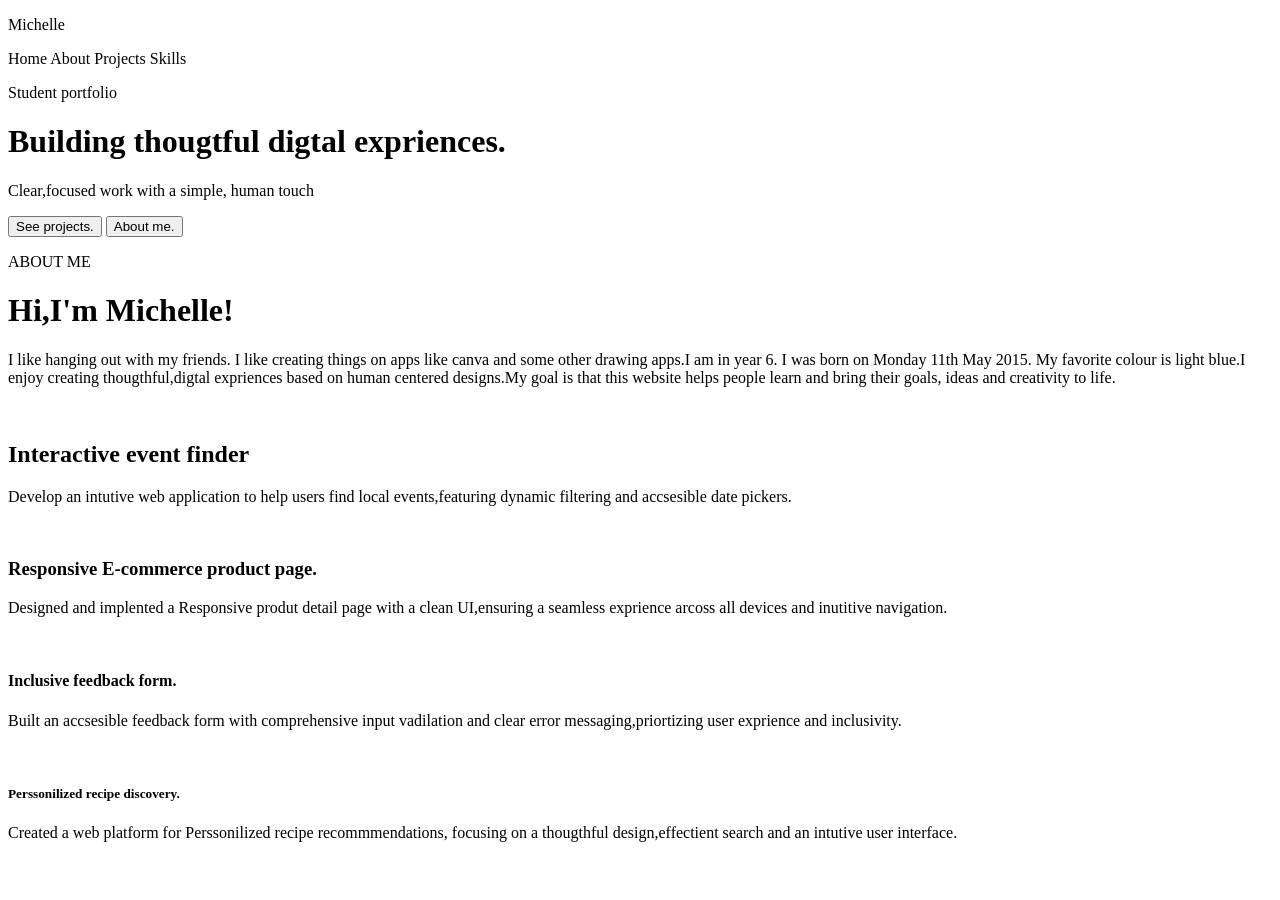
==== personal-website/index.html @ d06c5cbc "added the project section" ====
<!DOCTYPE html>
<html lang="en">

<head>
    <meta charset="UTF-8">
    <meta name="viewport" content="width=<device-width>, initial-scale=1.0">
    <title>Document</title>
</head>

<body>
    <!--NAVIGATION SECTION-->

    <div>
        <div>
            <p>Michelle</p>
        </div>
        <div>
            <a>Home</a>
            <a>About</a>
            <a>Projects</a>
            <a>Skills</a>
        </div>
    </div>
    <div>
        <p> Student portfolio </p>
        <h1> Building thougtful digtal expriences. </h1>
        <p> Clear,focused work with a simple, human touch</p>
        <button>See projects.</button>
        <button>About me. </button>
    </div>
    <div>
        <p>
            ABOUT ME
        </p>
        <h1>
            Hi,I'm Michelle!
        </h1>
        <p>
            I like hanging out with my friends. I like creating things on apps like canva and some other drawing apps.I
            am in year 6. I was born on Monday 11th May 2015. My favorite colour is light blue.I enjoy creating
            thougthful,digtal expriences based on human centered designs.My goal is that this website helps people learn
            and bring their goals, ideas and creativity to life.


        </p>
    </div>
    <div>
        <div>
            <img>
            <h2>
                Interactive event finder
            </h2>
            <p>
                Develop an intutive web application to help users find local events,featuring dynamic filtering and
                accsesible date pickers.
            </p>
        </div>
        <div>
            <img>
            <h3>
                Responsive E-commerce product page.
            </h3>
            <p>
                Designed and implented a Responsive produt detail page with a clean UI,ensuring a seamless exprience
                arcoss
                all devices and inutitive navigation.
            </p>
        </div>
        <div>
            <img>
            <h4>
                Inclusive feedback form.
            </h4>
            <p>
                Built an accsesible feedback form with comprehensive input vadilation and clear error
                messaging,priortizing user exprience and inclusivity.
            </p>
        </div>
        <div>
            <img>
            <h5>
                Perssonilized recipe discovery.
            </h5>
            <p>
                Created a web platform for Perssonilized recipe recommmendations, focusing on a thougthful
                design,effectient search and an intutive user interface.
            </p>
        </div>

    </div>

</body>

</html>
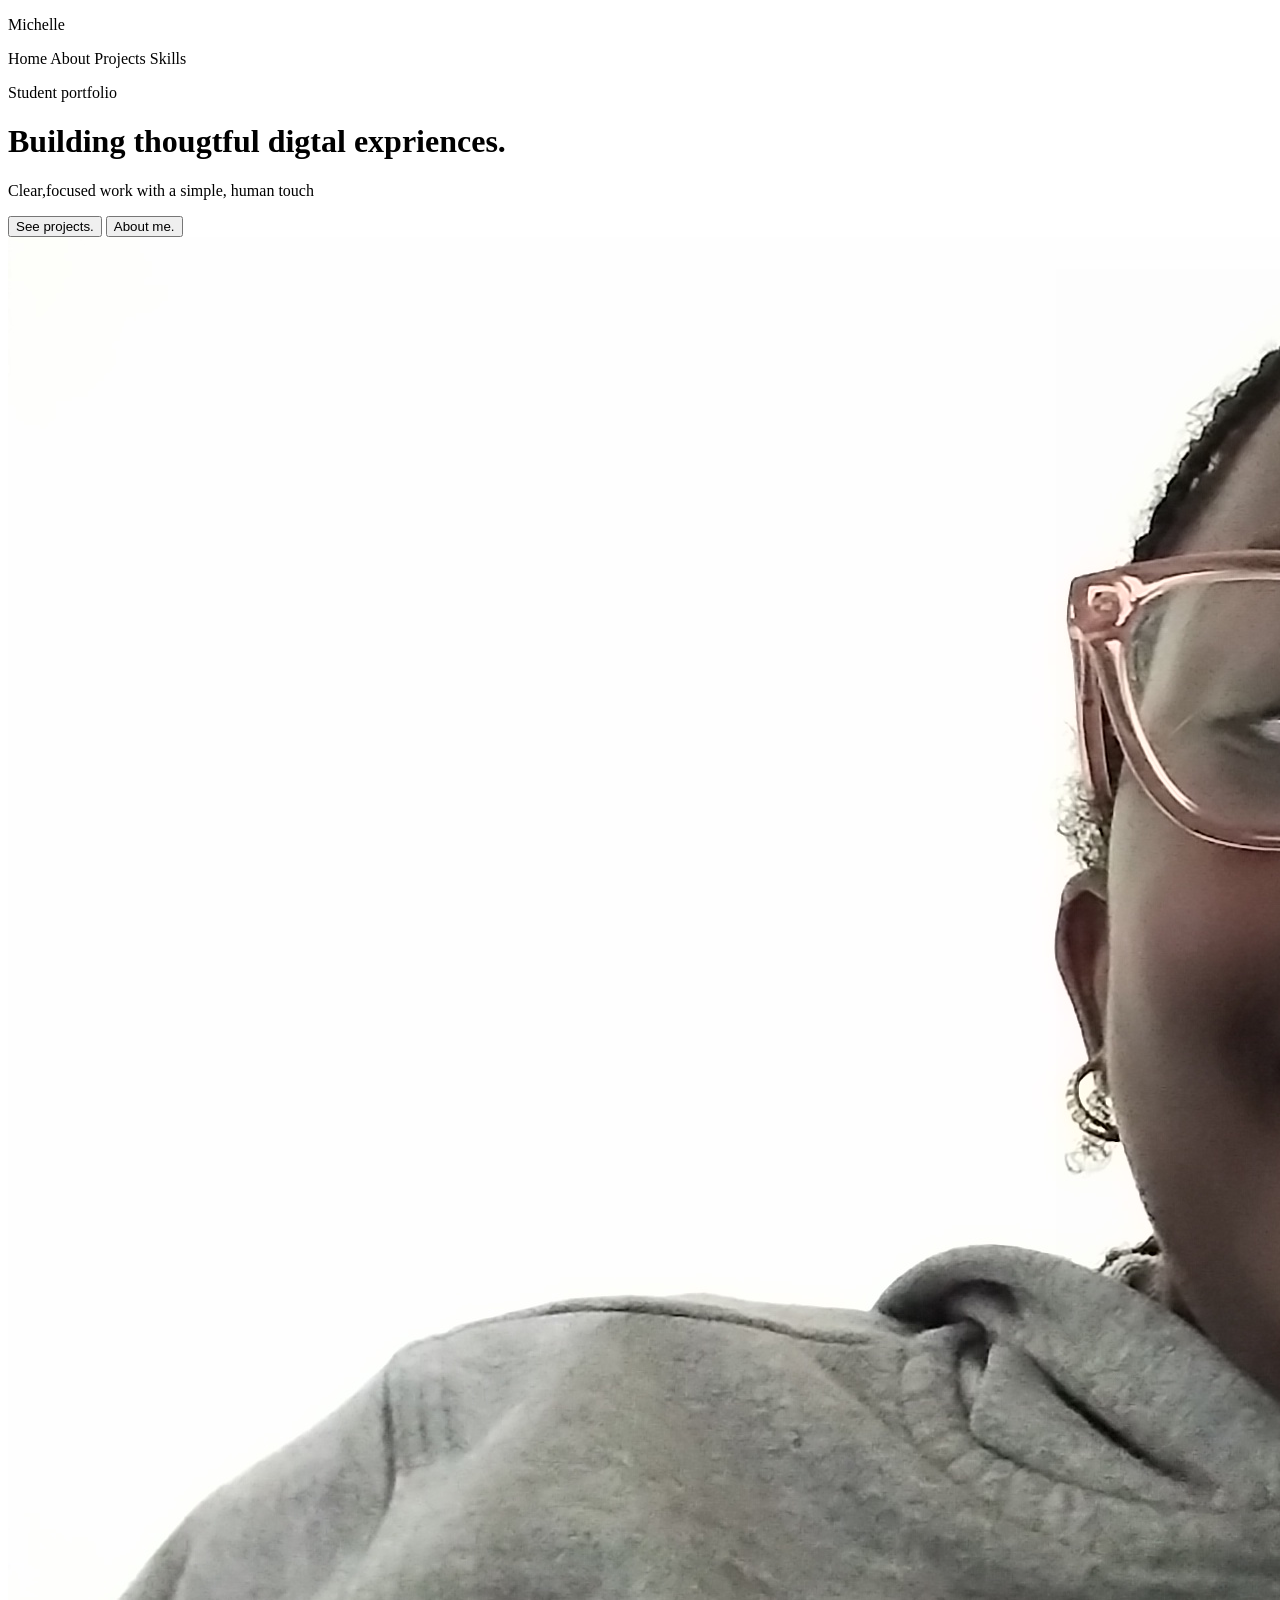
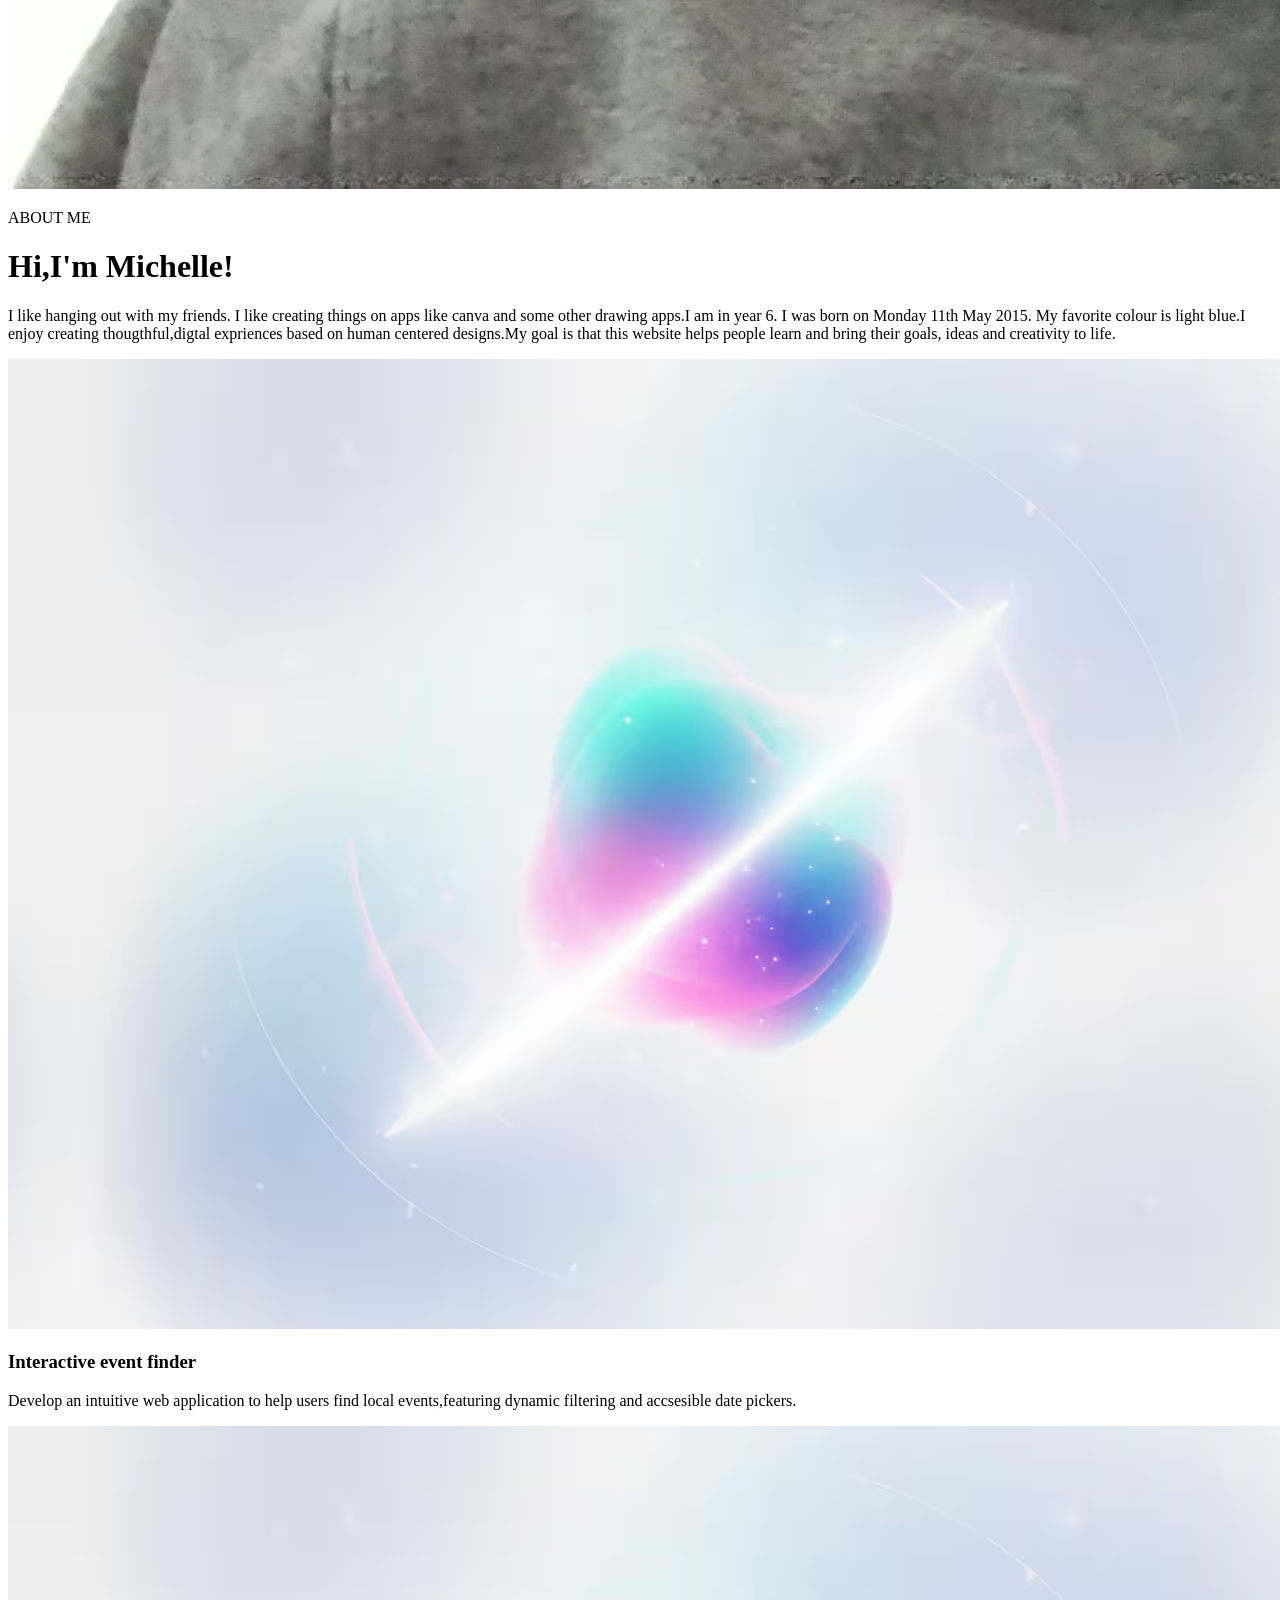
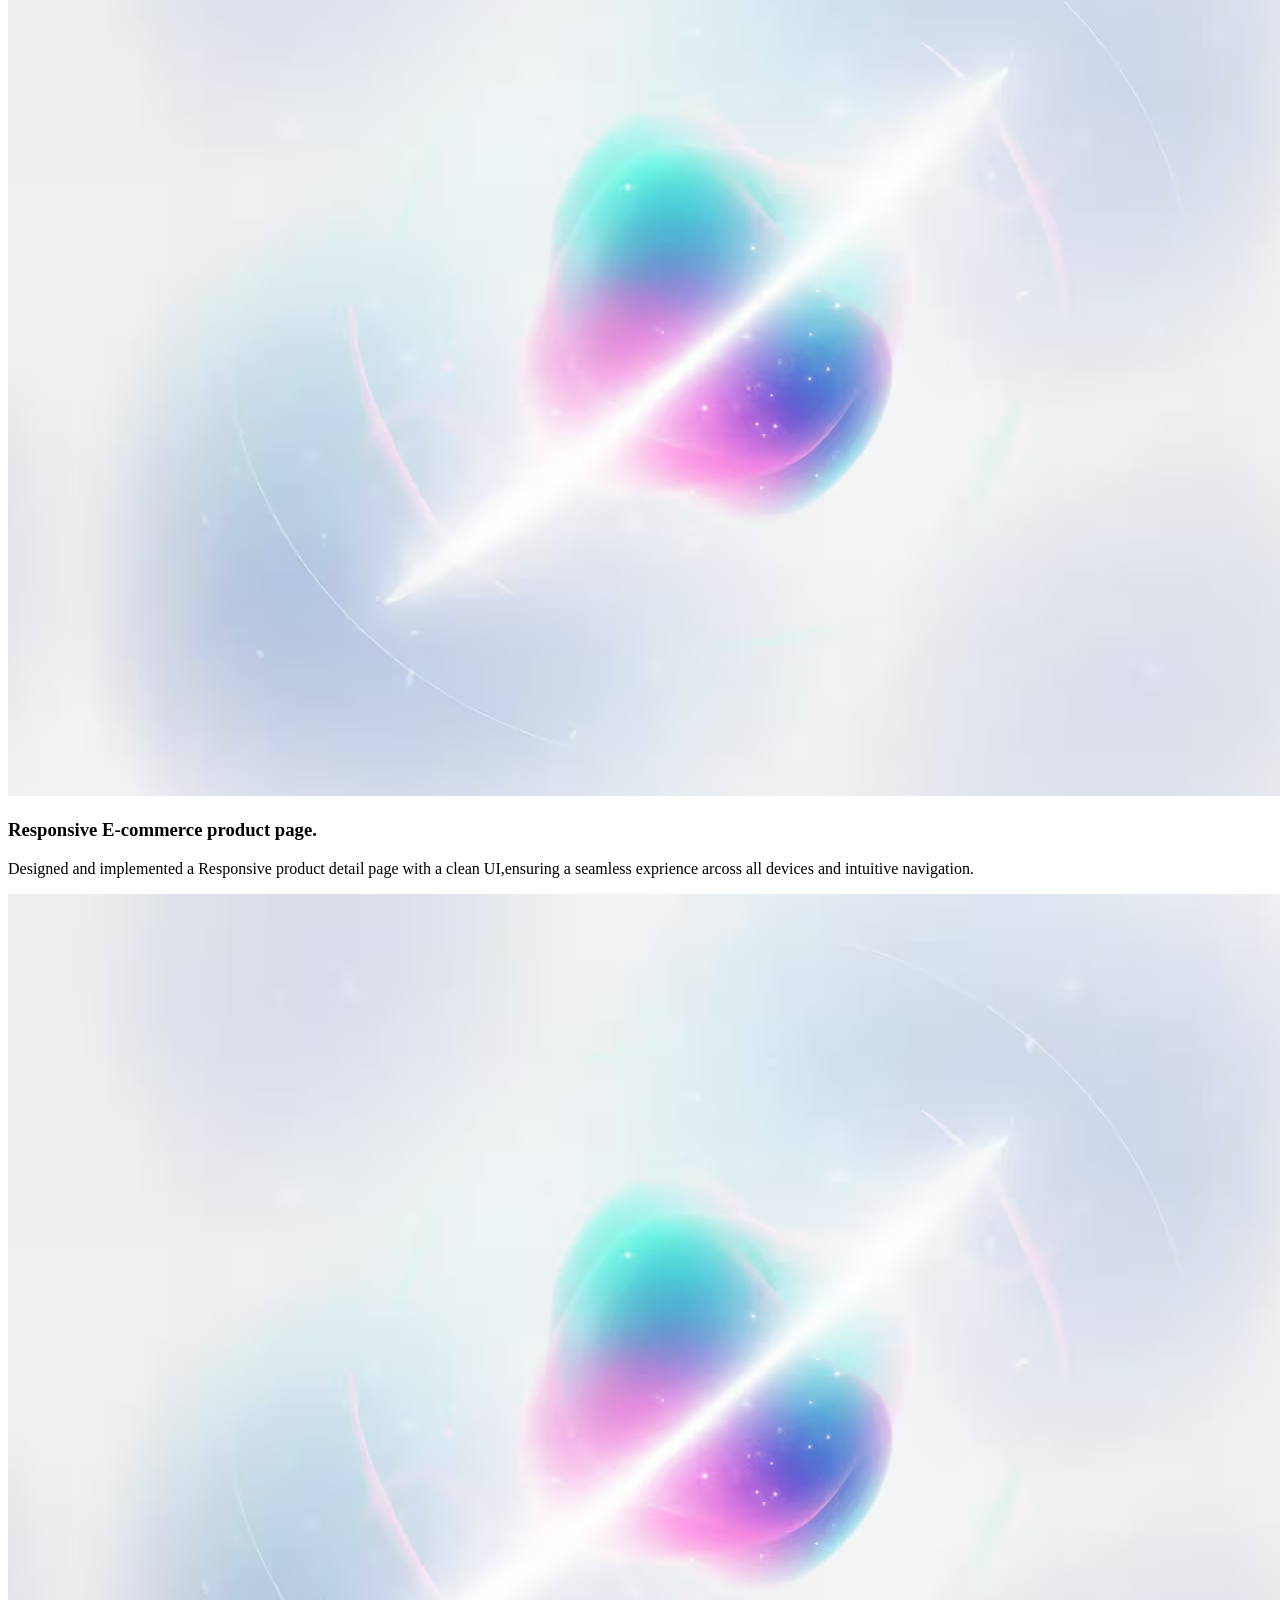
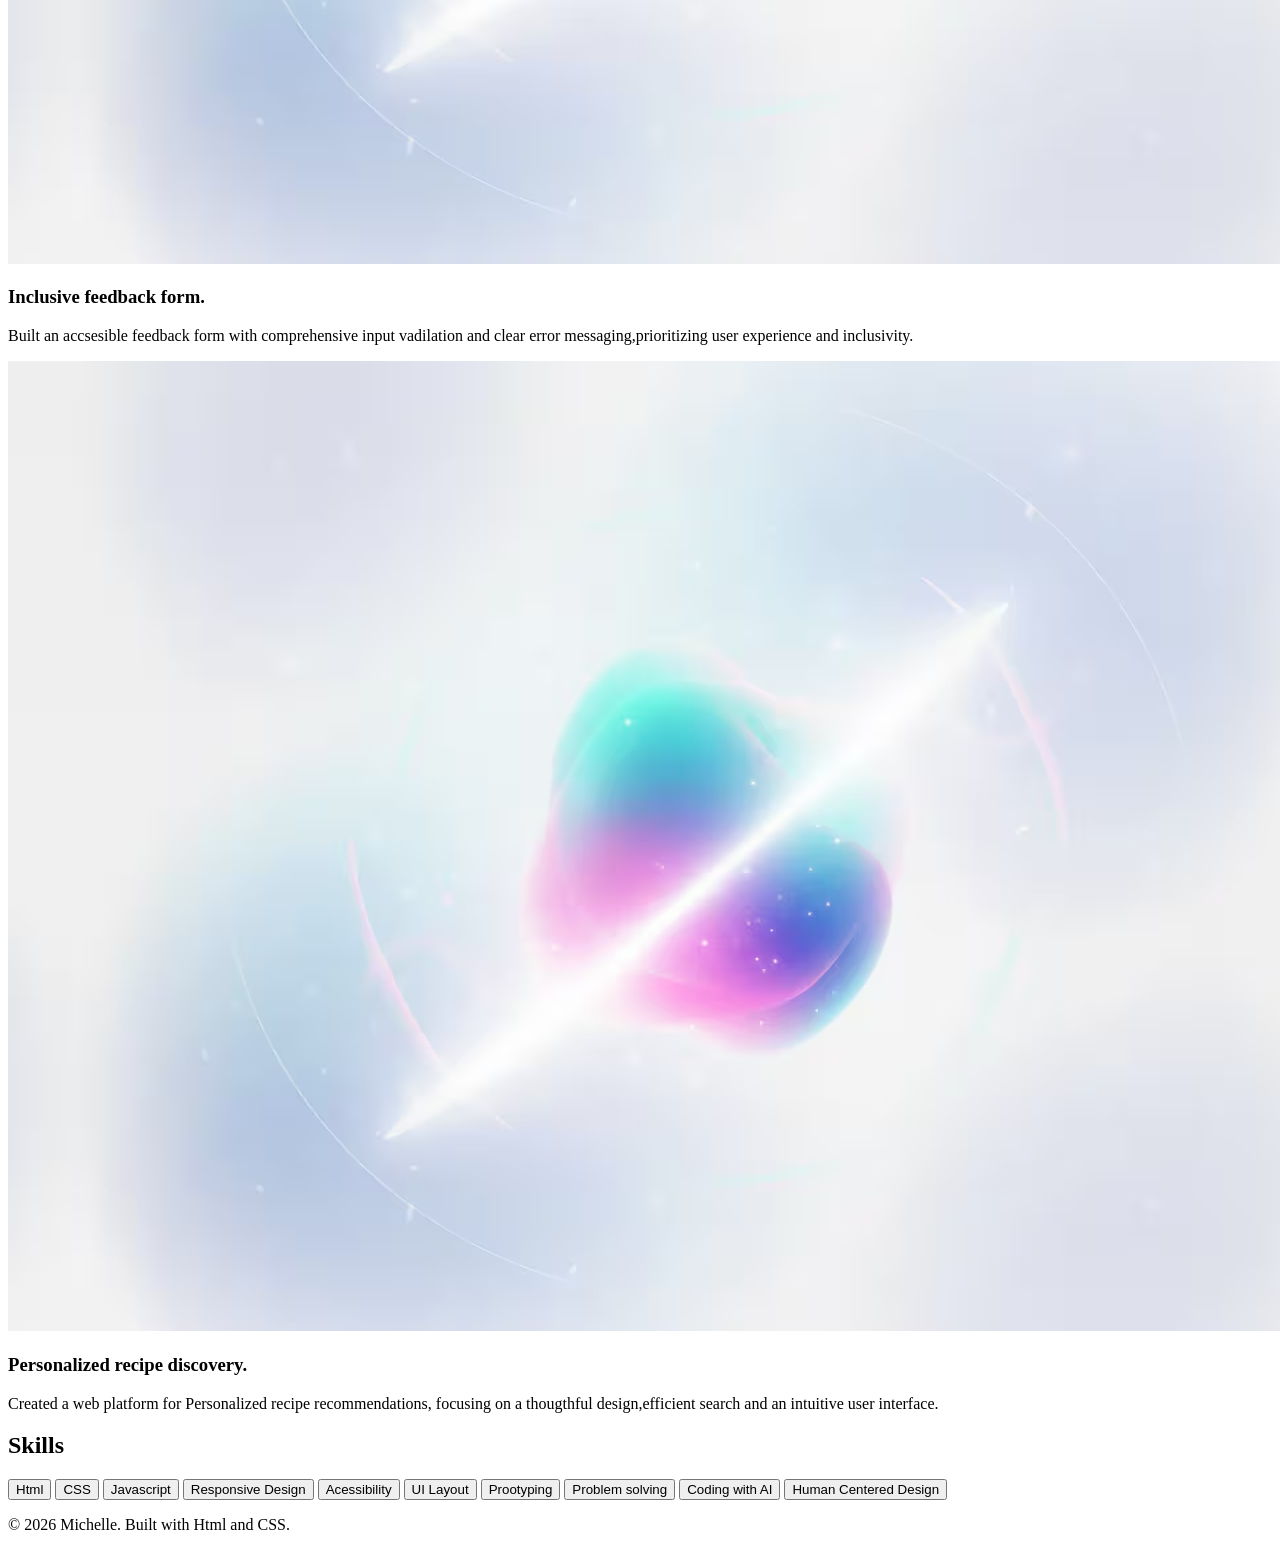
==== commit b6dac5d1: "added images and skill section" ====
--- a/personal-website/index.html
+++ b/personal-website/index.html
@@ -29,66 +29,97 @@
         <button>About me. </button>
     </div>
     <div>
-        <p>
-            ABOUT ME
-        </p>
-        <h1>
-            Hi,I'm Michelle!
-        </h1>
-        <p>
-            I like hanging out with my friends. I like creating things on apps like canva and some other drawing apps.I
-            am in year 6. I was born on Monday 11th May 2015. My favorite colour is light blue.I enjoy creating
-            thougthful,digtal expriences based on human centered designs.My goal is that this website helps people learn
-            and bring their goals, ideas and creativity to life.
+        <div>
+            <img src="./images/MICHELLE.jpg" alt="">
+        </div>
+        <div>
+            <p>
+                ABOUT ME
+            </p>
+            <h1>
+                Hi,I'm Michelle!
+            </h1>
+            <p>
+                I like hanging out with my friends. I like creating things on apps like canva and some other drawing
+                apps.I
+                am in year 6. I was born on Monday 11th May 2015. My favorite colour is light blue.I enjoy creating
+                thougthful,digtal expriences based on human centered designs.My goal is that this website helps people
+                learn
+                and bring their goals, ideas and creativity to life.
 
 
-        </p>
+            </p>
+        </div>
+
     </div>
     <div>
         <div>
-            <img>
-            <h2>
+            <img src="./images/placeholder.avif" alt="">
+            <h3>
                 Interactive event finder
-            </h2>
+            </h3>
             <p>
-                Develop an intutive web application to help users find local events,featuring dynamic filtering and
+                Develop an intuitive web application to help users find local events,featuring dynamic filtering and
                 accsesible date pickers.
             </p>
         </div>
         <div>
-            <img>
+
+            <img src="./images/placeholder.avif" alt="">
             <h3>
                 Responsive E-commerce product page.
             </h3>
             <p>
-                Designed and implented a Responsive produt detail page with a clean UI,ensuring a seamless exprience
+                Designed and implemented a Responsive product detail page with a clean UI,ensuring a seamless exprience
                 arcoss
-                all devices and inutitive navigation.
+                all devices and intuitive navigation.
             </p>
         </div>
         <div>
-            <img>
-            <h4>
+            <img src="./images/placeholder.avif" alt="">
+            <h3>
                 Inclusive feedback form.
-            </h4>
+            </h3>
             <p>
                 Built an accsesible feedback form with comprehensive input vadilation and clear error
-                messaging,priortizing user exprience and inclusivity.
+                messaging,prioritizing user experience and inclusivity.
             </p>
         </div>
         <div>
-            <img>
-            <h5>
-                Perssonilized recipe discovery.
-            </h5>
+            <img src="./images/placeholder.avif" alt="">
+            <h3>
+                Personalized recipe discovery.
+            </h3>
             <p>
-                Created a web platform for Perssonilized recipe recommmendations, focusing on a thougthful
-                design,effectient search and an intutive user interface.
+                Created a web platform for Personalized recipe recommendations, focusing on a thougthful
+                design,efficient search and an intuitive user interface.
             </p>
         </div>
 
     </div>
+    <div>
+        <h2>Skills</h2>
+        <button>Html</button>
+        <button>CSS</button>
+        <button>Javascript</button>
+        <button>Responsive Design</button>
+        <button>Acessibility</button>
+        <button>UI Layout</button>
+        <button>Prootyping</button>
+        <button>Problem solving</button>
+        <button>Coding with AI</button>
+        <button>Human Centered Design</button>
+
+
+
+
+    </div>
+    <div>
+        <p>
+            &copy; 2026 Michelle. Built with Html and CSS.
+    </div>
 
 </body>
 
+
 </html>
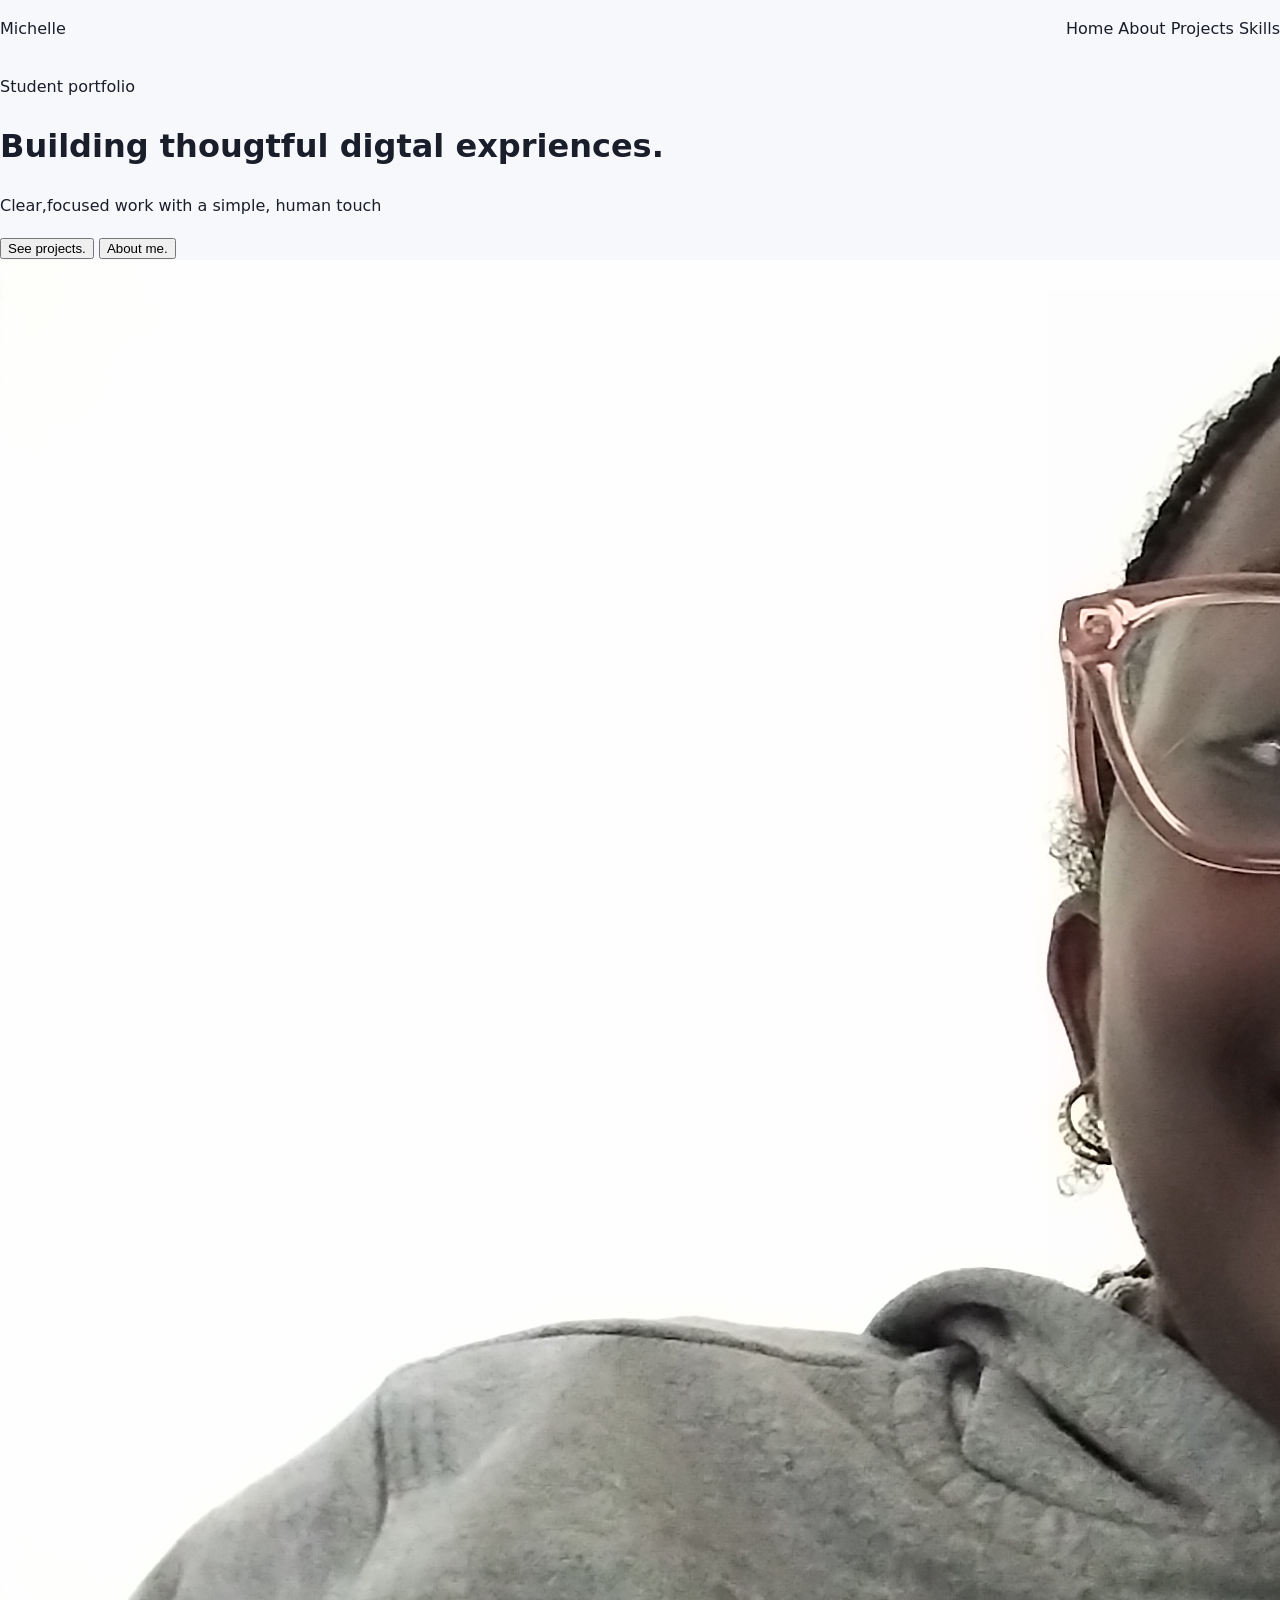
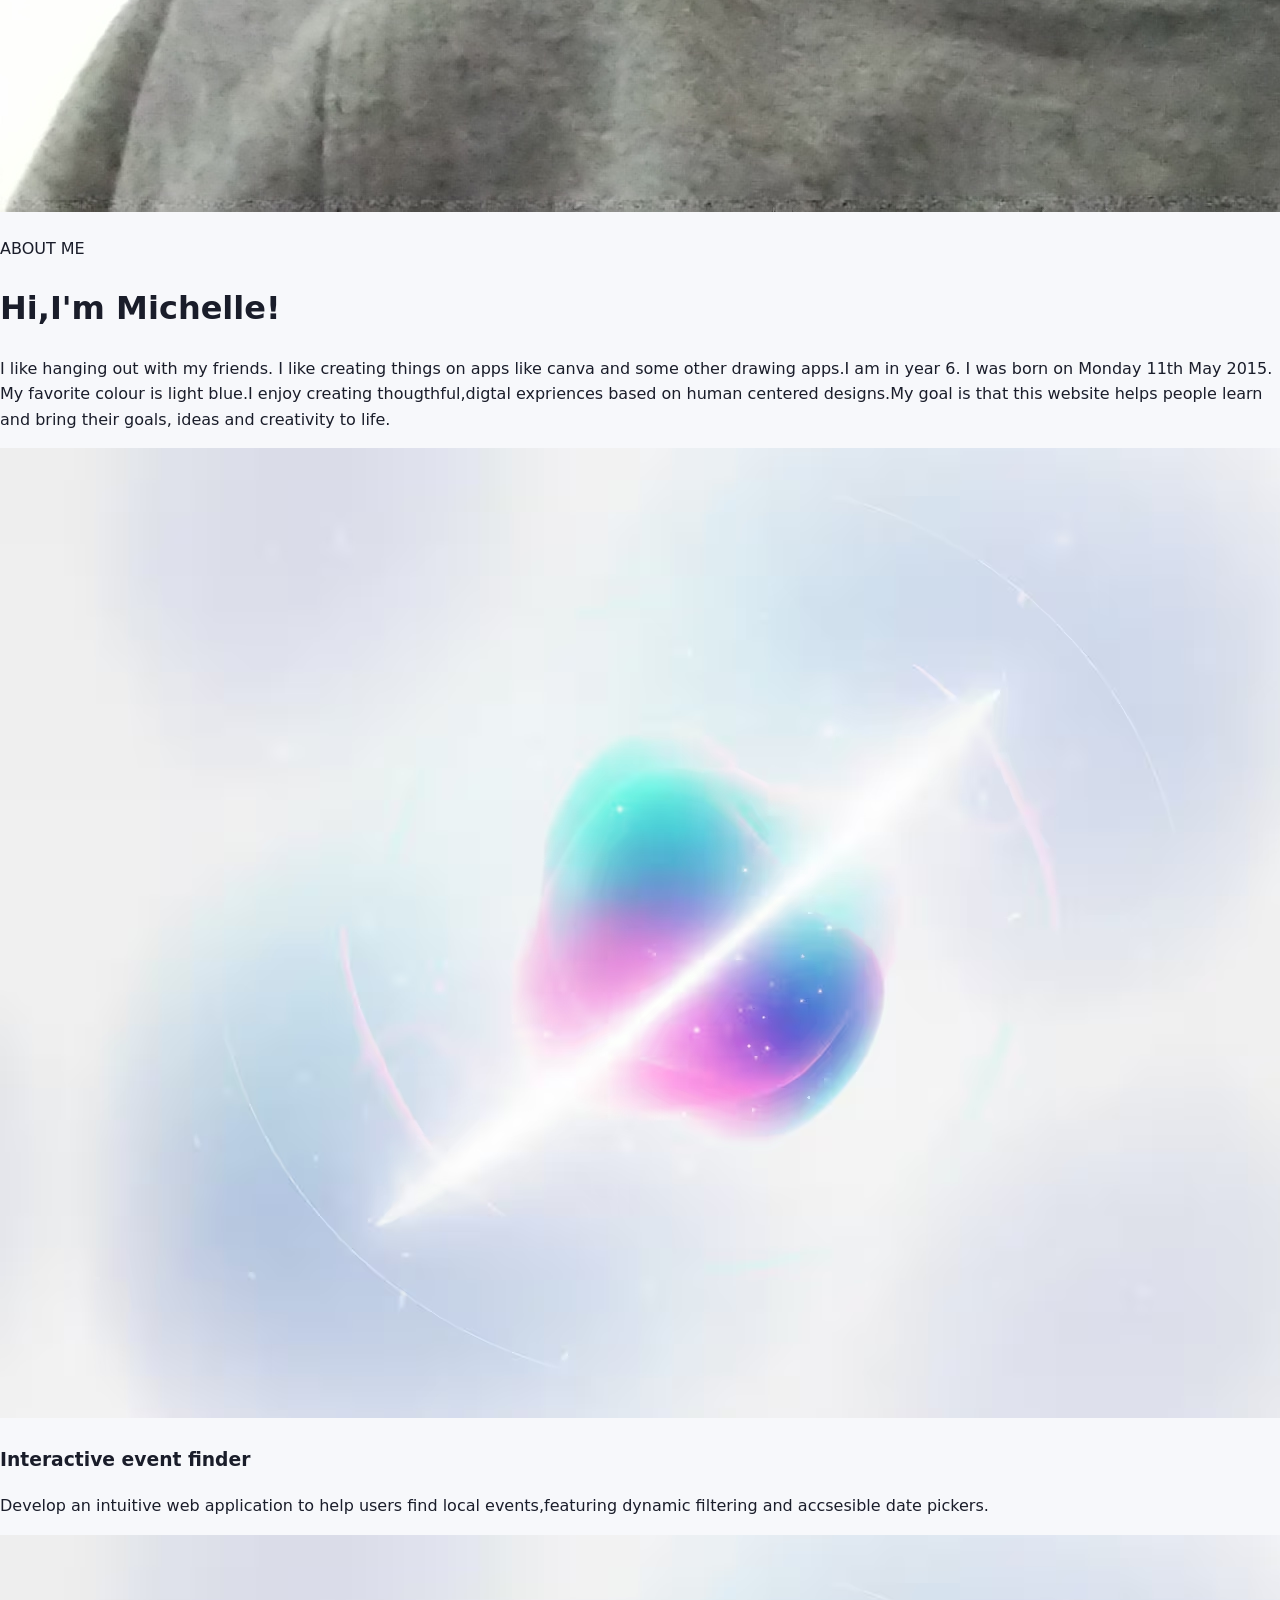
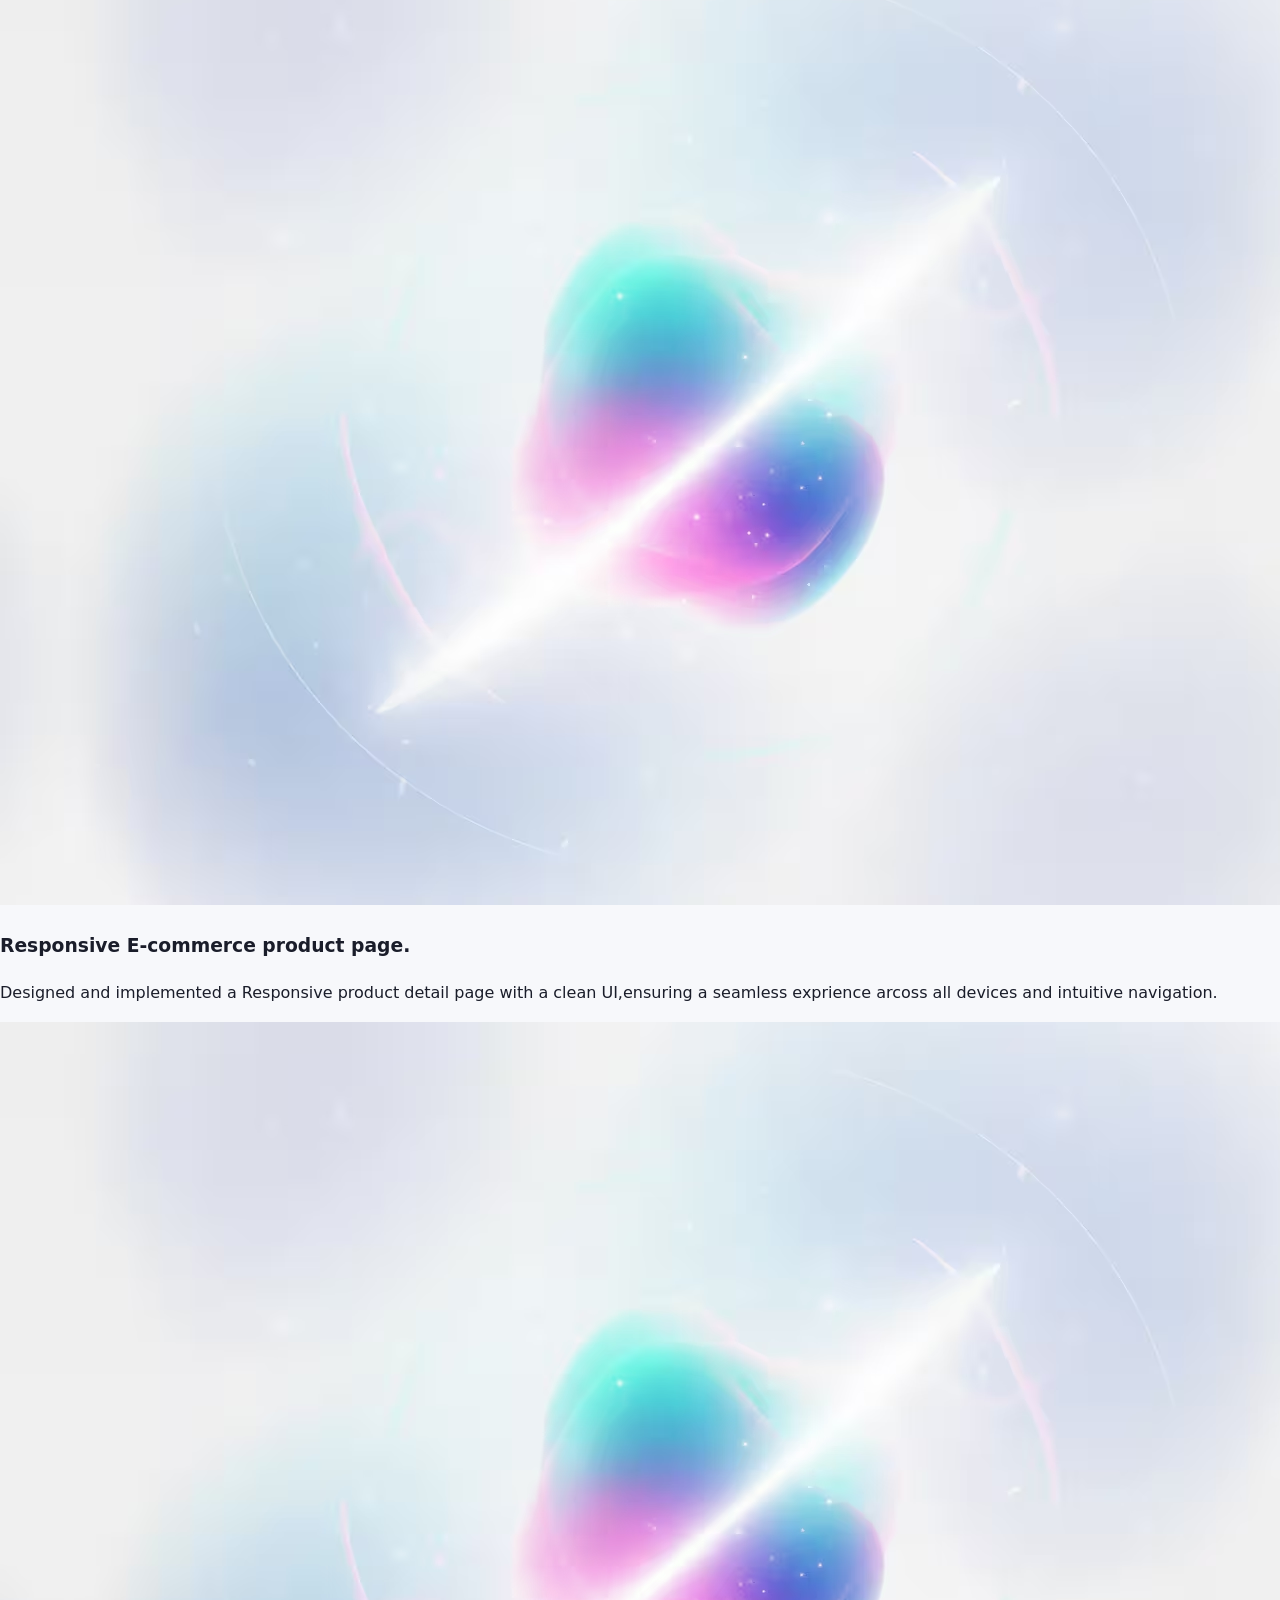
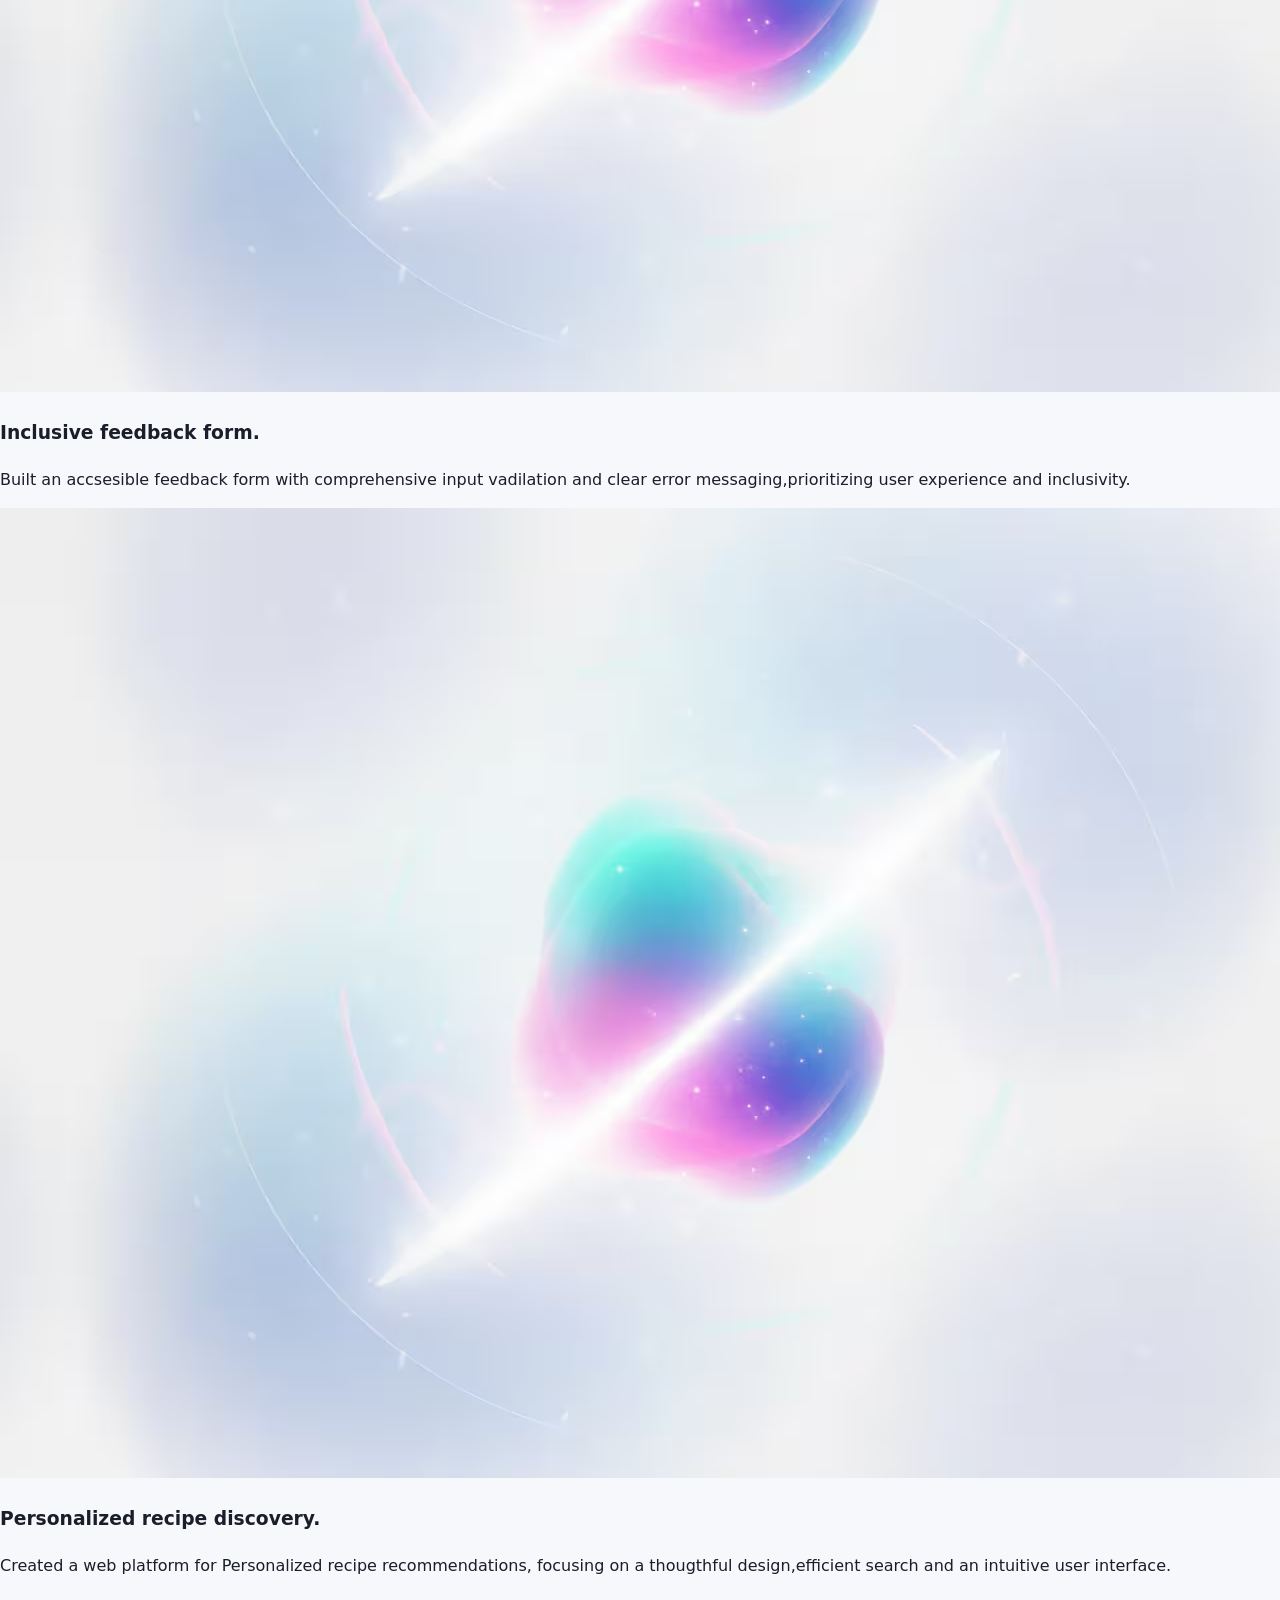
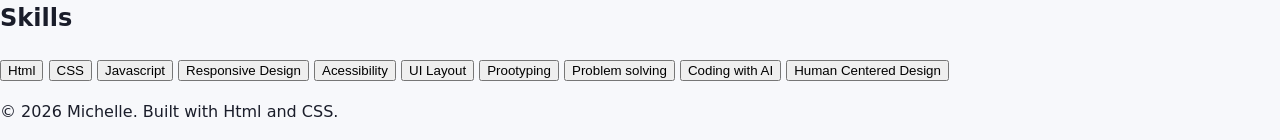
==== commit 58b30cd0: "added navigation and style.CSS" ====
--- a/personal-website/index.html
+++ b/personal-website/index.html
@@ -5,12 +5,13 @@
     <meta charset="UTF-8">
     <meta name="viewport" content="width=<device-width>, initial-scale=1.0">
     <title>Document</title>
+     <link rel="stylesheet" href="style.css">
 </head>
 
 <body>
     <!--NAVIGATION SECTION-->
 
-    <div>
+    <div class="navbar">
         <div>
             <p>Michelle</p>
         </div>
--- a/personal-website/style.css
+++ b/personal-website/style.css
@@ -0,0 +1,13 @@
+body {
+    font-family: system-ui, -apple-system, "Segoe UI", Roboto, sans-serif;
+    color: rgb(26, 29, 42);
+    line-height: 1.6;
+    margin: 0px;
+    background: rgb(247, 248, 251);
+}
+
+.navbar{
+    display: flex ;
+    justify-content: space-between;
+    align-items: center;
+}
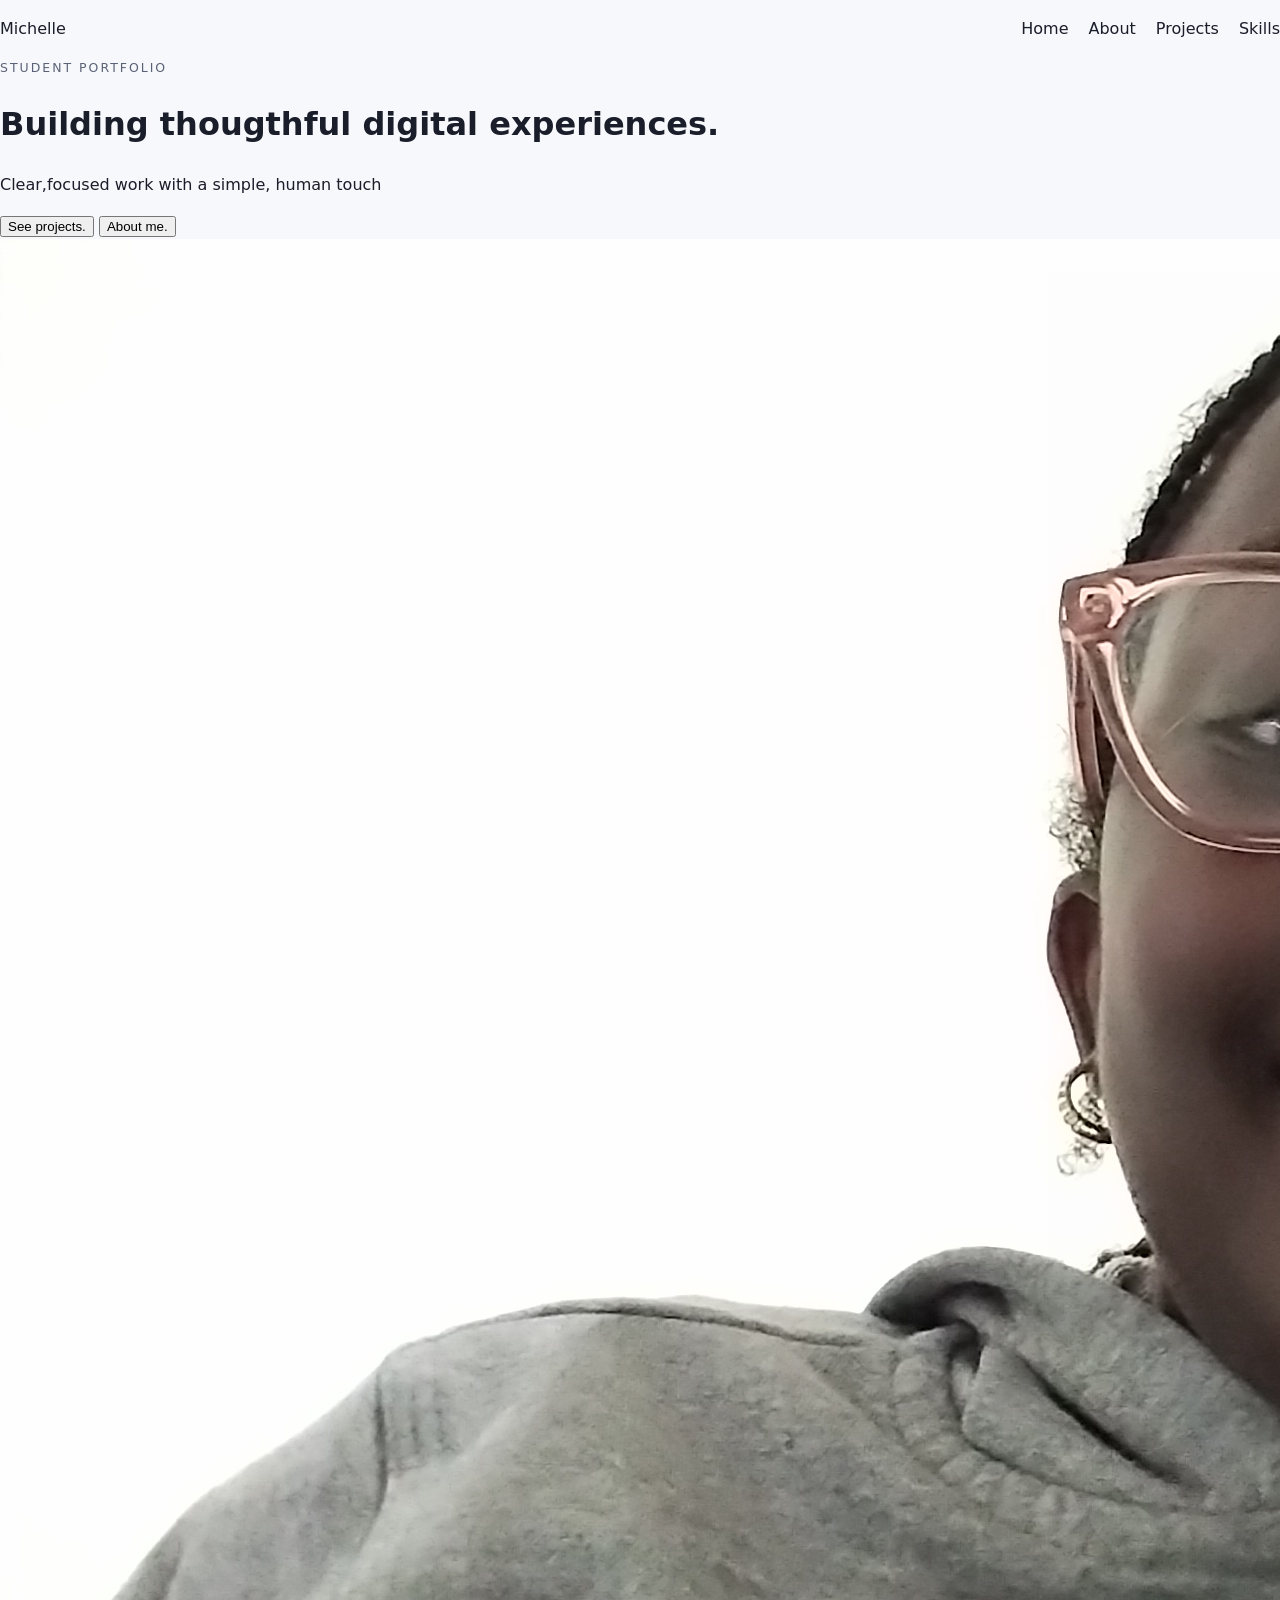
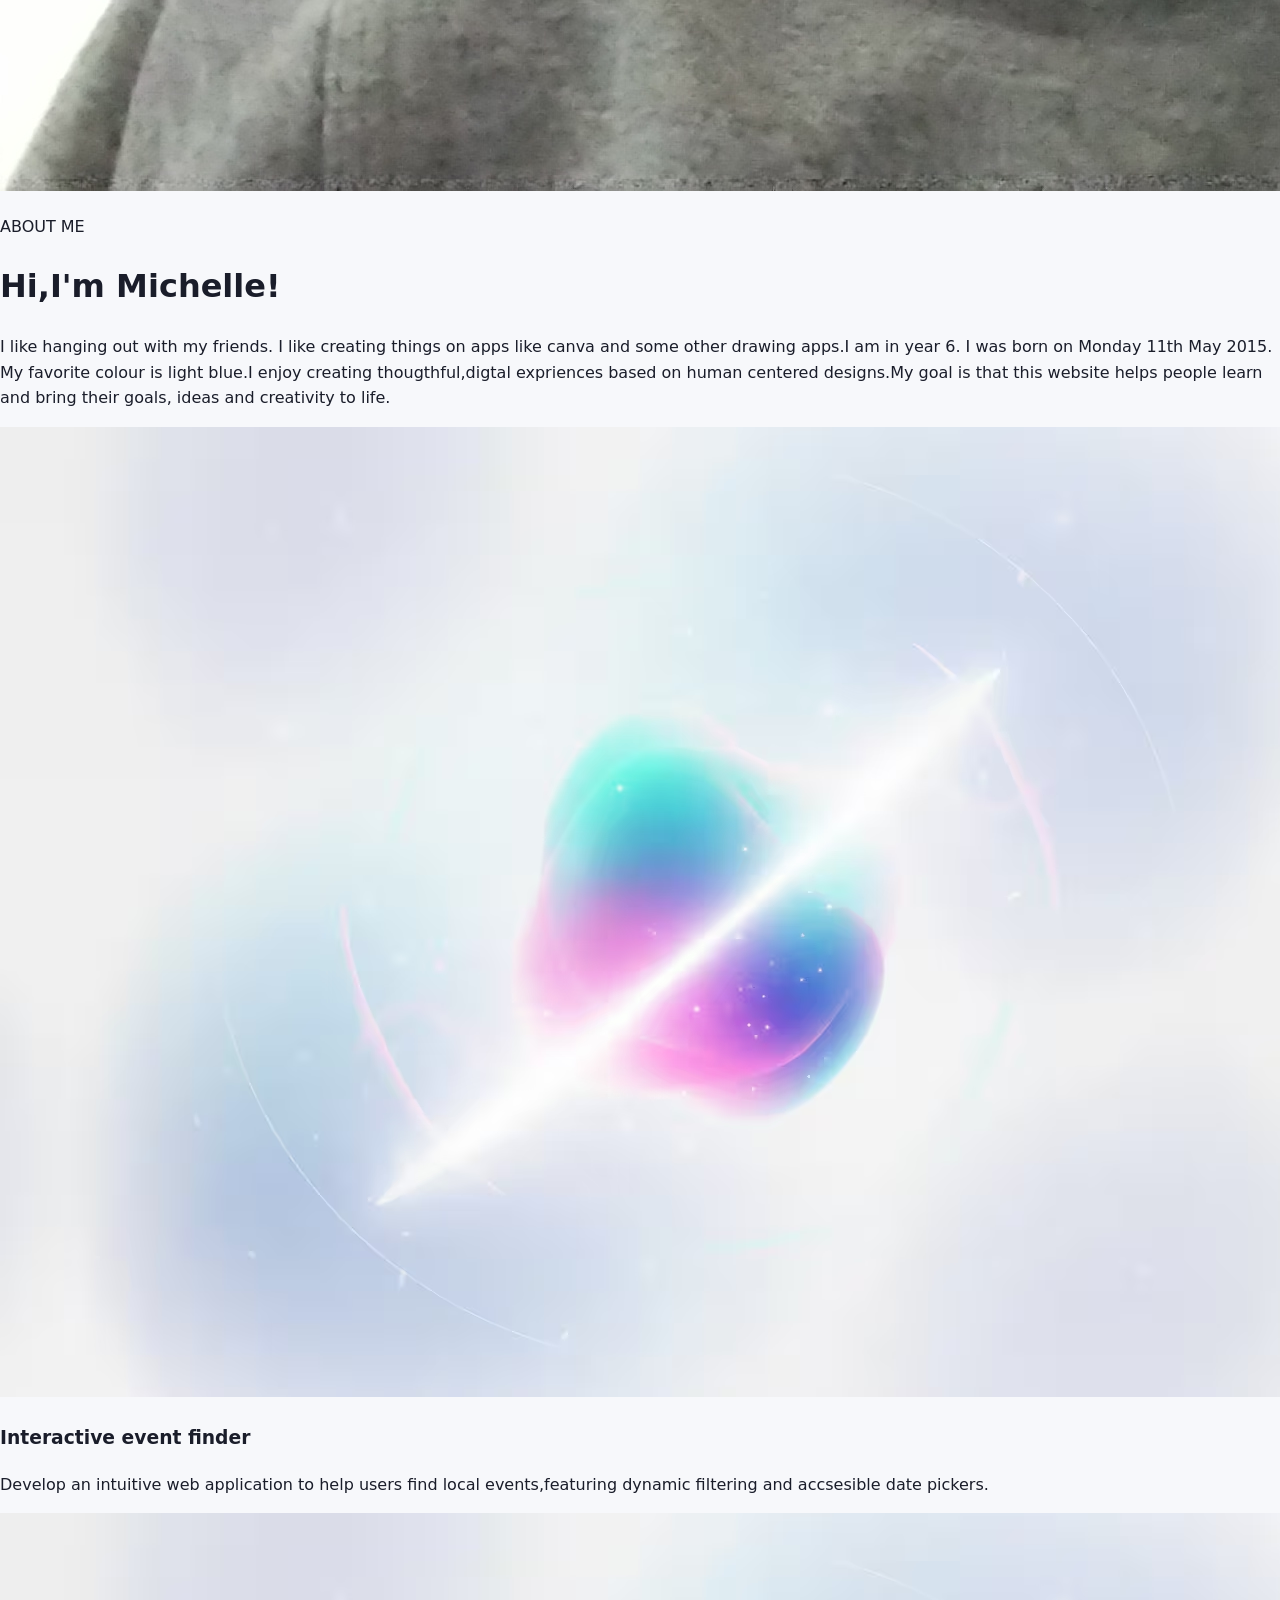
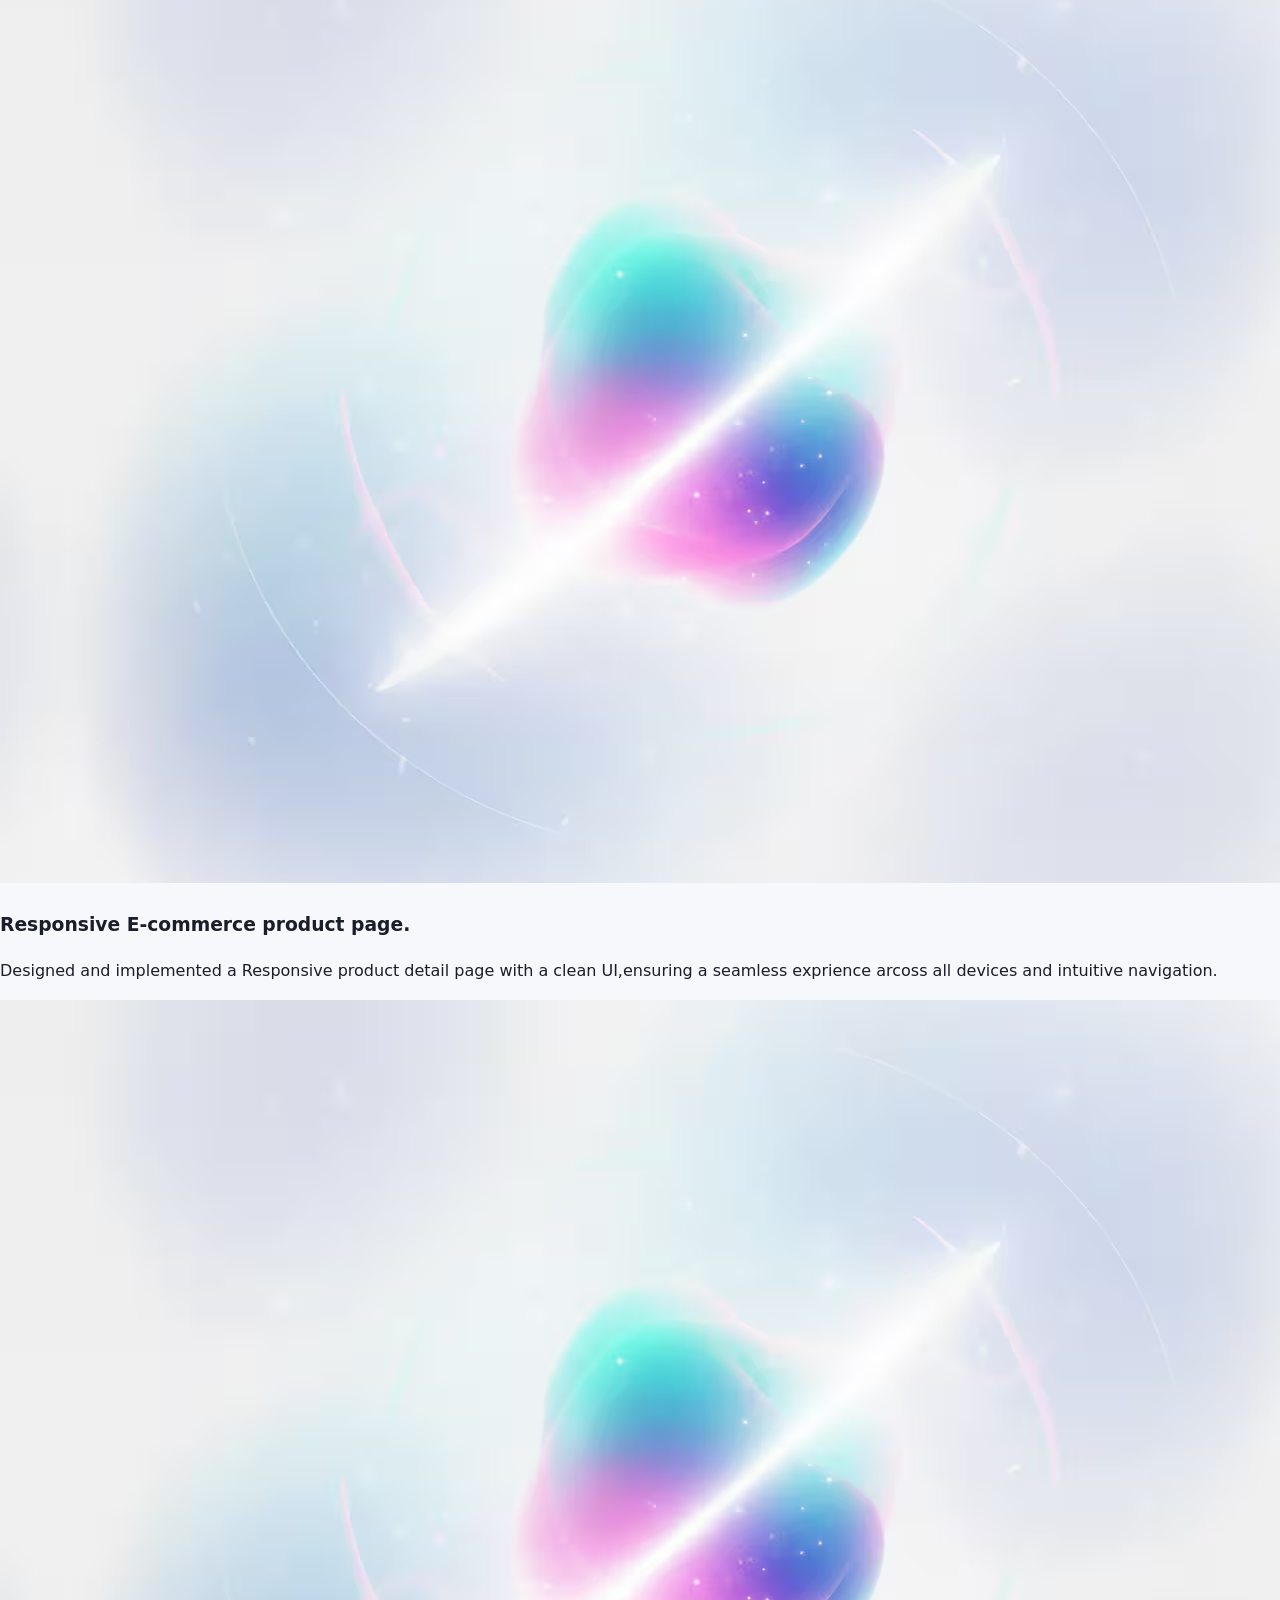
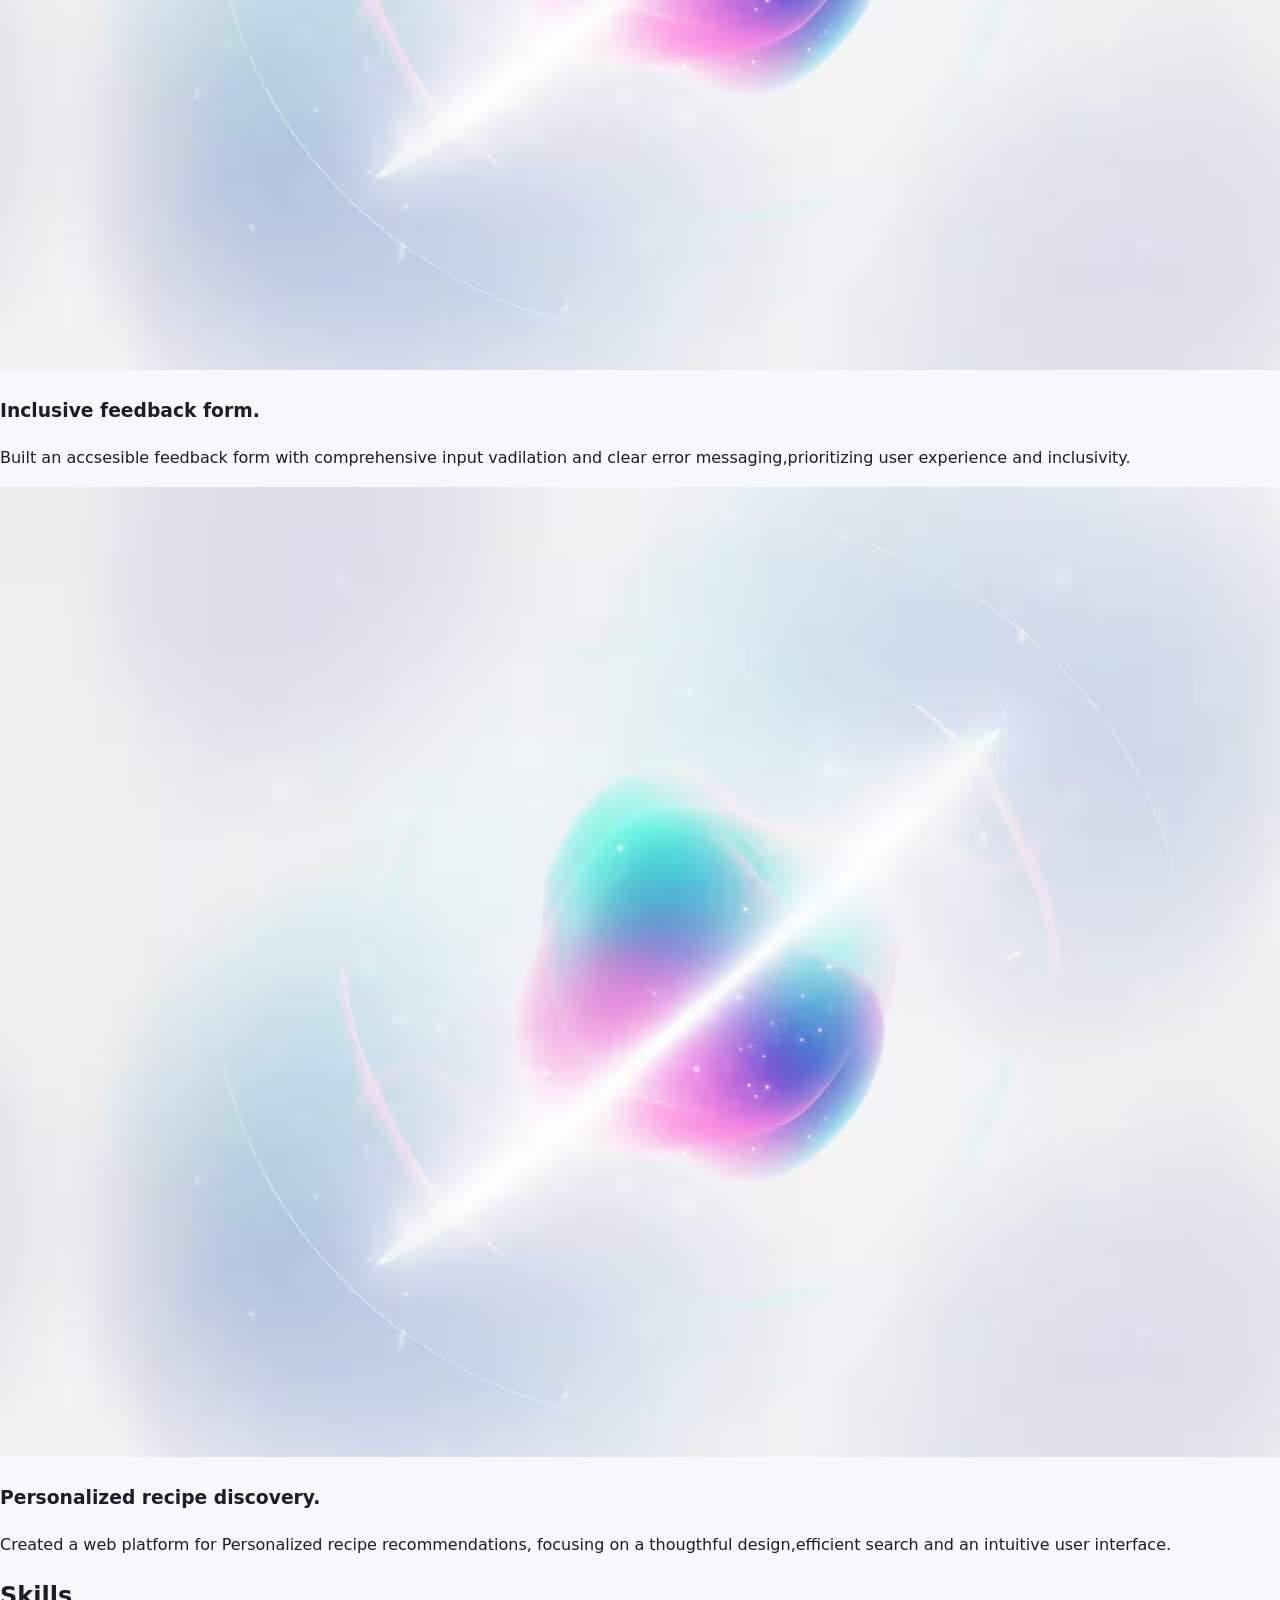
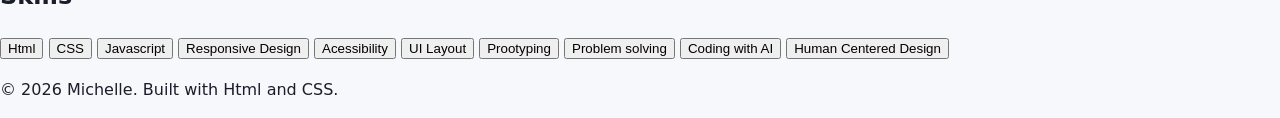
==== commit 40a64608: "added the hero section" ====
--- a/personal-website/index.html
+++ b/personal-website/index.html
@@ -13,18 +13,18 @@
 
     <div class="navbar">
         <div>
-            <p>Michelle</p>
+           <p>Michelle</p>
         </div>
-        <div>
-            <a>Home</a>
-            <a>About</a>
-            <a>Projects</a>
-            <a>Skills</a>
+        <div class="navlink-container"> 
+            <a class="navlink">Home</a>
+            <a class="navlink">About</a>
+            <a class="navlink">Projects</a>
+            <a class= "navlink">Skills</a>
         </div>
     </div>
     <div>
-        <p> Student portfolio </p>
-        <h1> Building thougtful digtal expriences. </h1>
+        <p class="hero-title"> Student portfolio </p>
+        <h1> Building thougthful digital experiences. </h1>
         <p> Clear,focused work with a simple, human touch</p>
         <button>See projects.</button>
         <button>About me. </button>
--- a/personal-website/style.css
+++ b/personal-website/style.css
@@ -6,8 +6,20 @@
     background: rgb(247, 248, 251);
 }
 
-.navbar{
-    display: flex ;
+.navbar {
+    display: flex;
     justify-content: space-between;
     align-items: center;
+}
+
+.navlink-container {
+    gap: 20px;
+    display: flex;
+}
+.hero-title {
+    text-transform: uppercase;
+    letter-spacing: 2px;
+    font-size: 0.78rem;
+    color: rgb(90, 99, 118);
+    margin: 0px;
 }
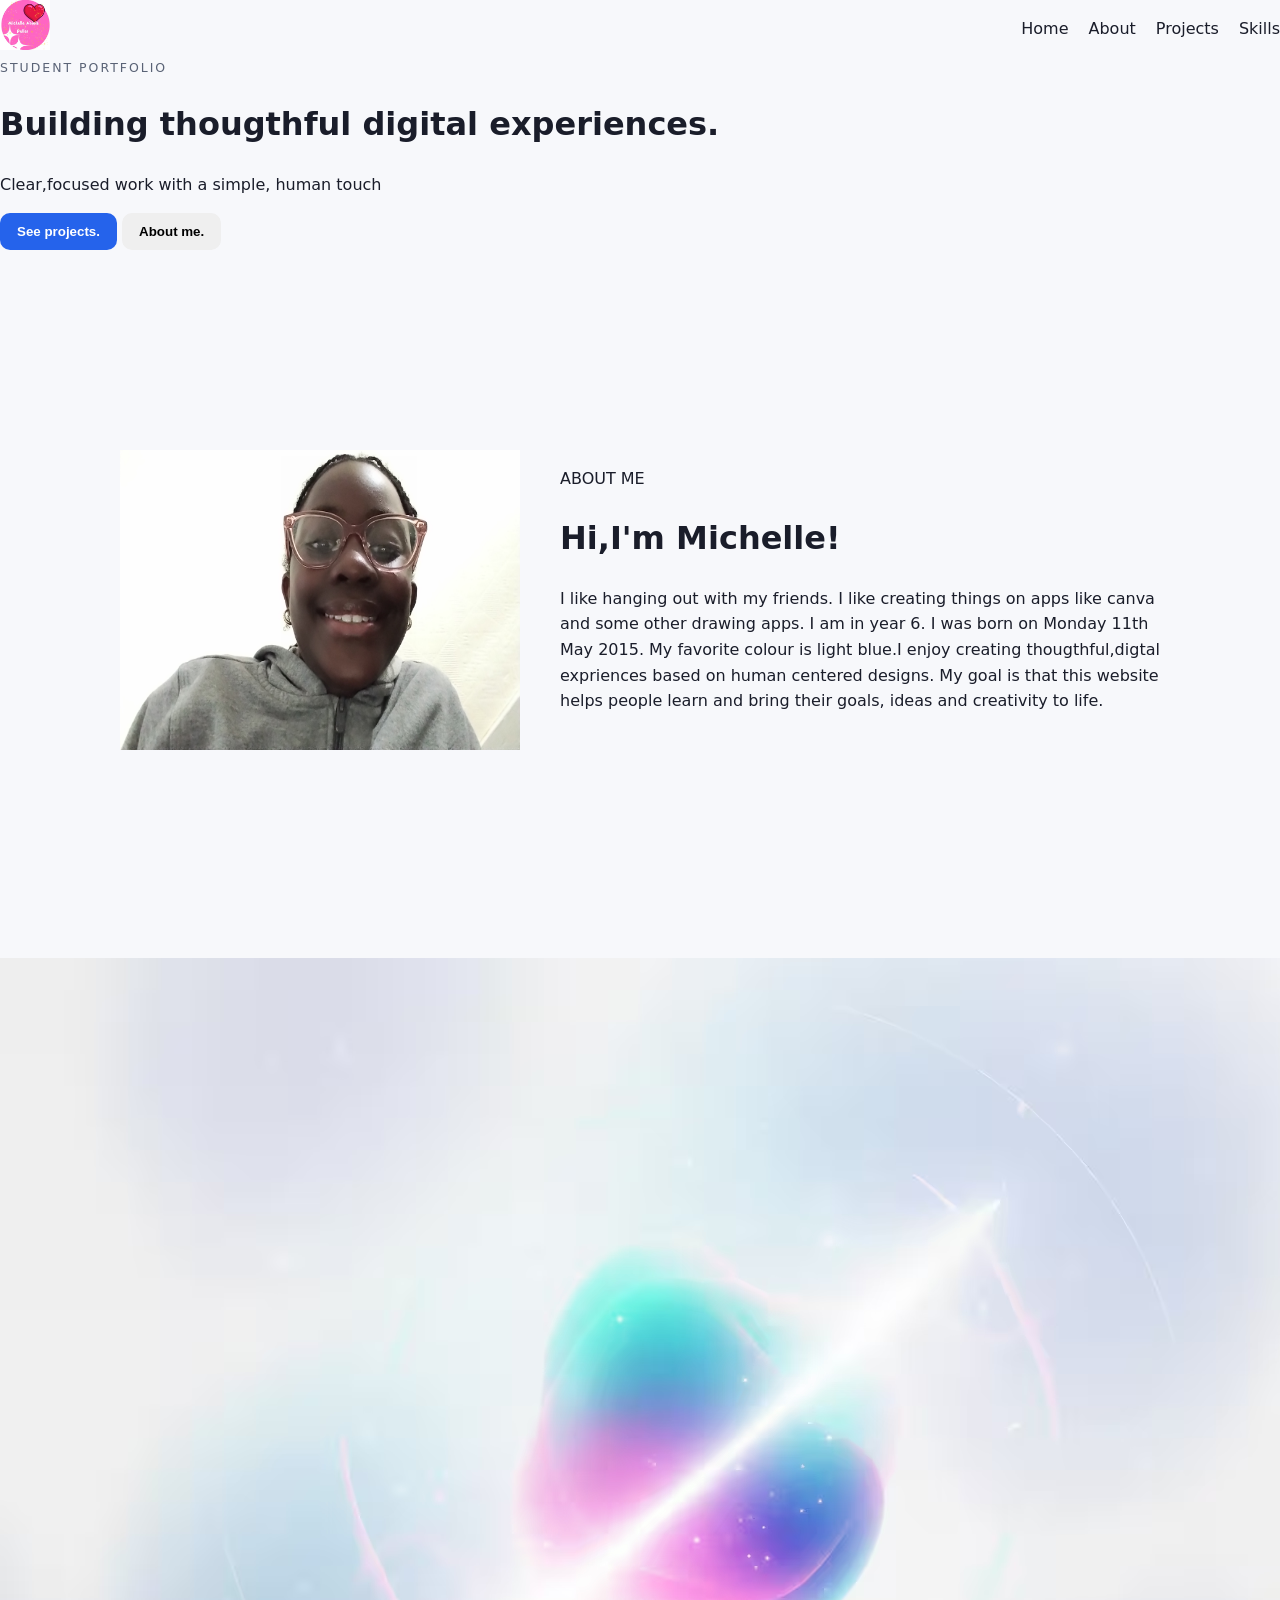
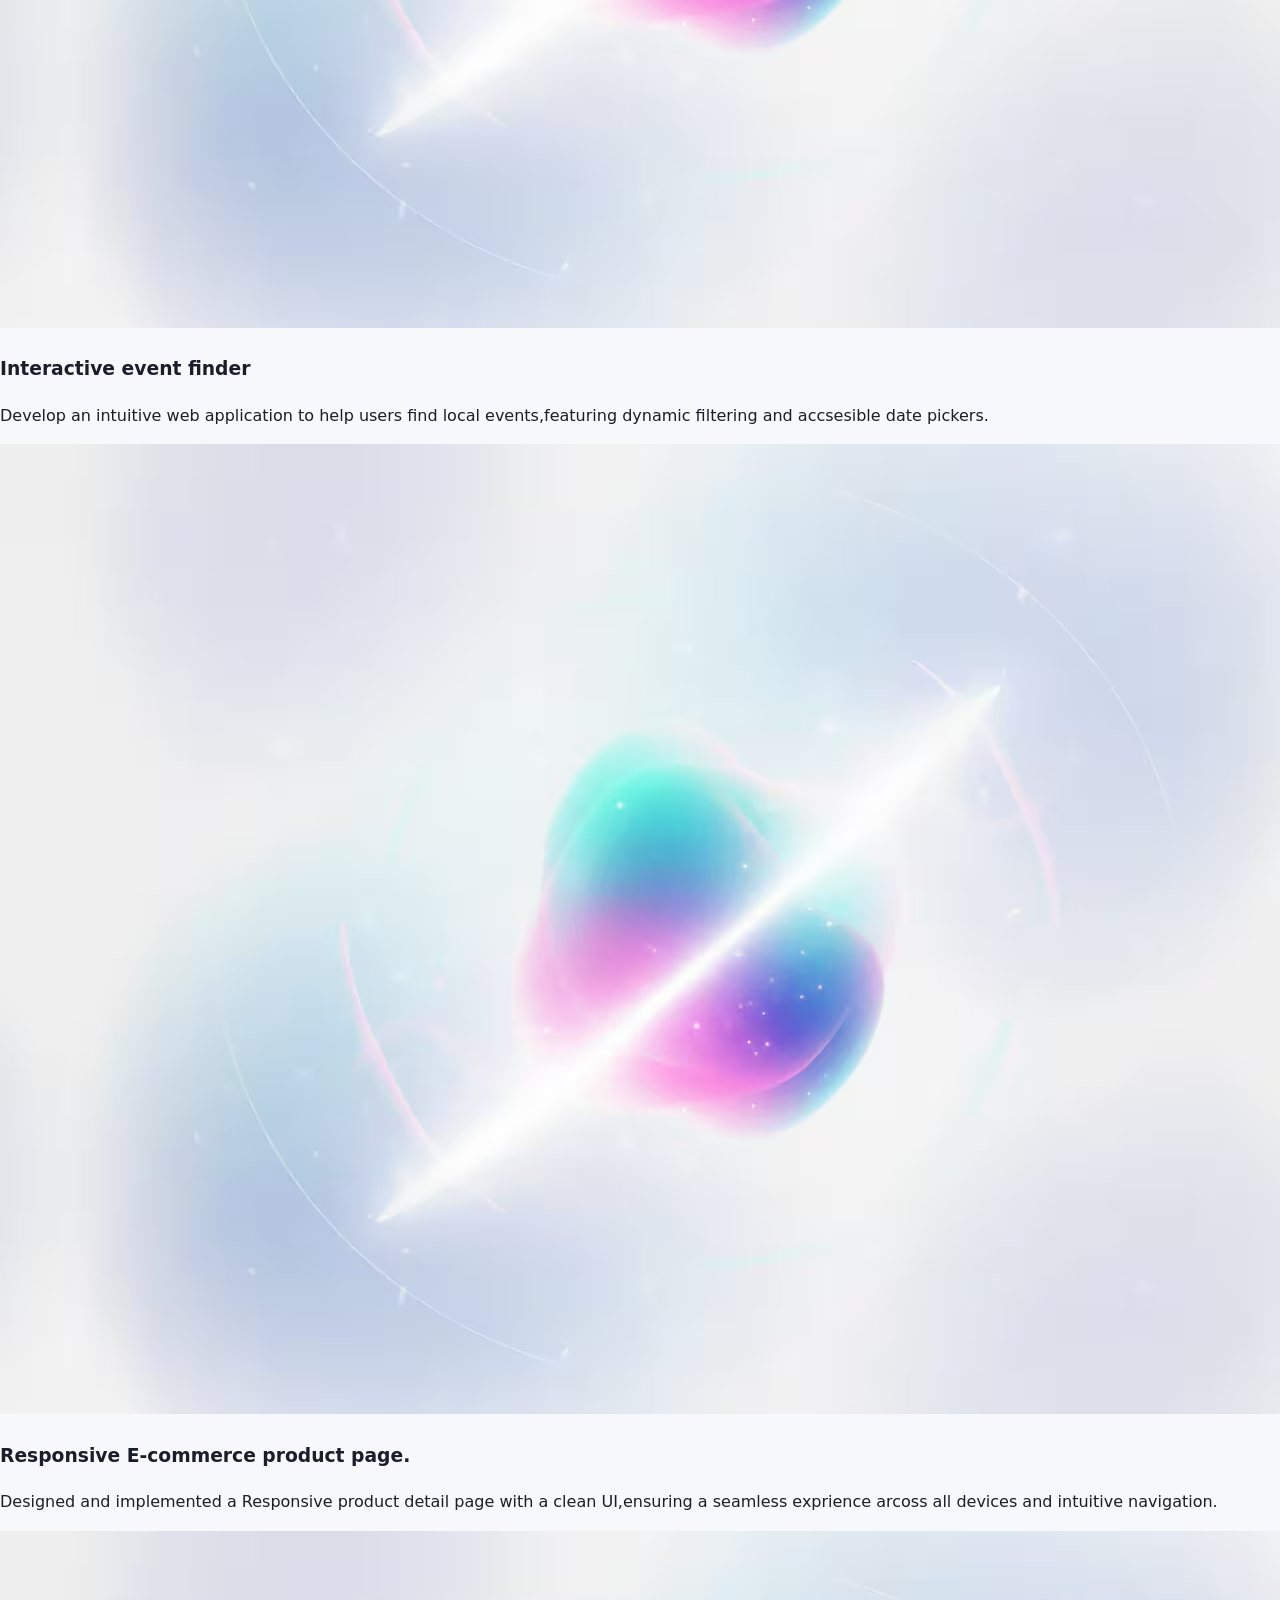
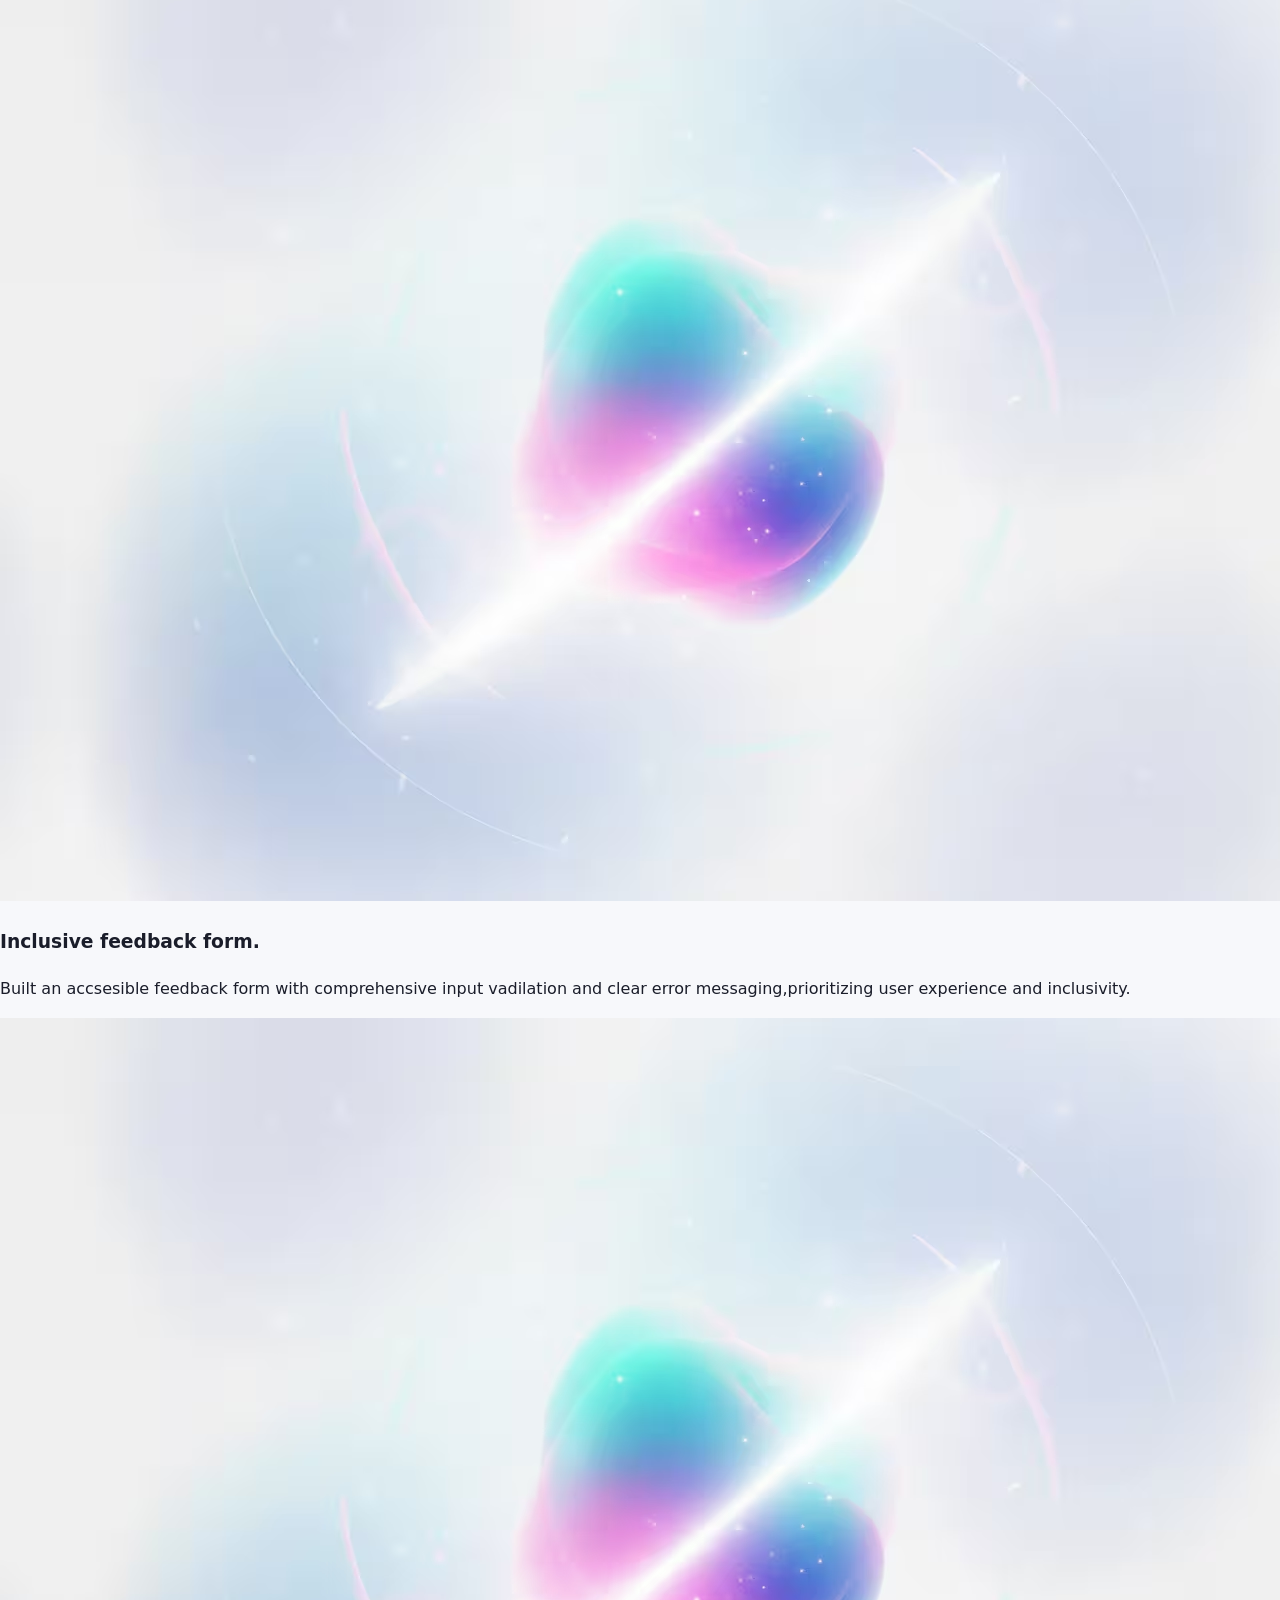
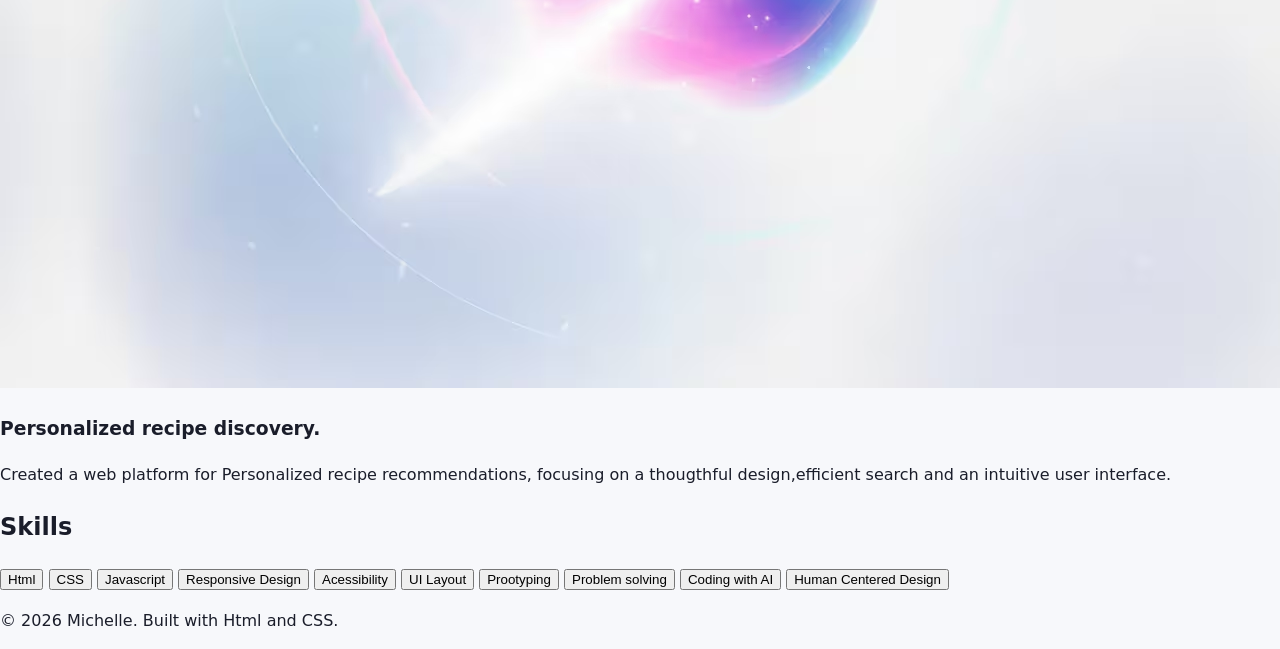
==== commit 53572f8c: "about me secction" ====
--- a/personal-website/index.html
+++ b/personal-website/index.html
@@ -13,7 +13,7 @@
 
     <div class="navbar">
         <div>
-           <p>Michelle</p>
+        <img src="./images/logo.jpg" alt="" class="logo">
         </div>
         <div class="navlink-container"> 
             <a class="navlink">Home</a>
@@ -26,14 +26,14 @@
         <p class="hero-title"> Student portfolio </p>
         <h1> Building thougthful digital experiences. </h1>
         <p> Clear,focused work with a simple, human touch</p>
-        <button>See projects.</button>
-        <button>About me. </button>
+        <button class="save-button">See projects.</button>
+        <button class="about-button">About me. </button>
     </div>
-    <div>
+    <div class="about">
         <div>
-            <img src="./images/MICHELLE.jpg" alt="">
+            <img class="about-img" src="./images/MICHELLE.jpg" alt="">
         </div>
-        <div>
+        <div class="about-text-container">
             <p>
                 ABOUT ME
             </p>
@@ -42,9 +42,9 @@
             </h1>
             <p>
                 I like hanging out with my friends. I like creating things on apps like canva and some other drawing
-                apps.I
+                apps. I
                 am in year 6. I was born on Monday 11th May 2015. My favorite colour is light blue.I enjoy creating
-                thougthful,digtal expriences based on human centered designs.My goal is that this website helps people
+                thougthful,digtal expriences based on human centered designs. My goal is that this website helps people
                 learn
                 and bring their goals, ideas and creativity to life.
 
--- a/personal-website/style.css
+++ b/personal-website/style.css
@@ -16,10 +16,57 @@
     gap: 20px;
     display: flex;
 }
+
 .hero-title {
     text-transform: uppercase;
     letter-spacing: 2px;
     font-size: 0.78rem;
     color: rgb(90, 99, 118);
     margin: 0px;
+}
+
+.save-button {
+    background: #2563eb;
+    color: white;
+    border: 1px solid transparent;
+    border-radius: 10px;
+    padding: 10px 16px;
+    font-weight: 600;
+    cursor: pointer;
+    transition: transform 0.05s ease, background 0.2s ease, color 0.2s ease;
+}
+
+.about-button {
+    font-weight: 600;
+    cursor: pointer;
+    border-width: 1px;
+    border-style: solid;
+    border-color: transparent;
+    border-image: initial;
+    border-radius: 10px;
+    padding: 10px 16px;
+    transition: transform 0.05s, background 0.2s, color 0.2s;
+}
+
+.logo {
+    height: 50px;
+    width: 50px;
+}
+
+.about {
+    display: flex;
+    justify-content: center;
+gap: 40px;
+padding-top: 200px;
+padding-bottom: 200px;
+}
+
+.about-img {
+    height: 300px;
+    width: 400px;
+}
+
+.about-text-container {
+    height: 300px;
+    width: 600px;
 }
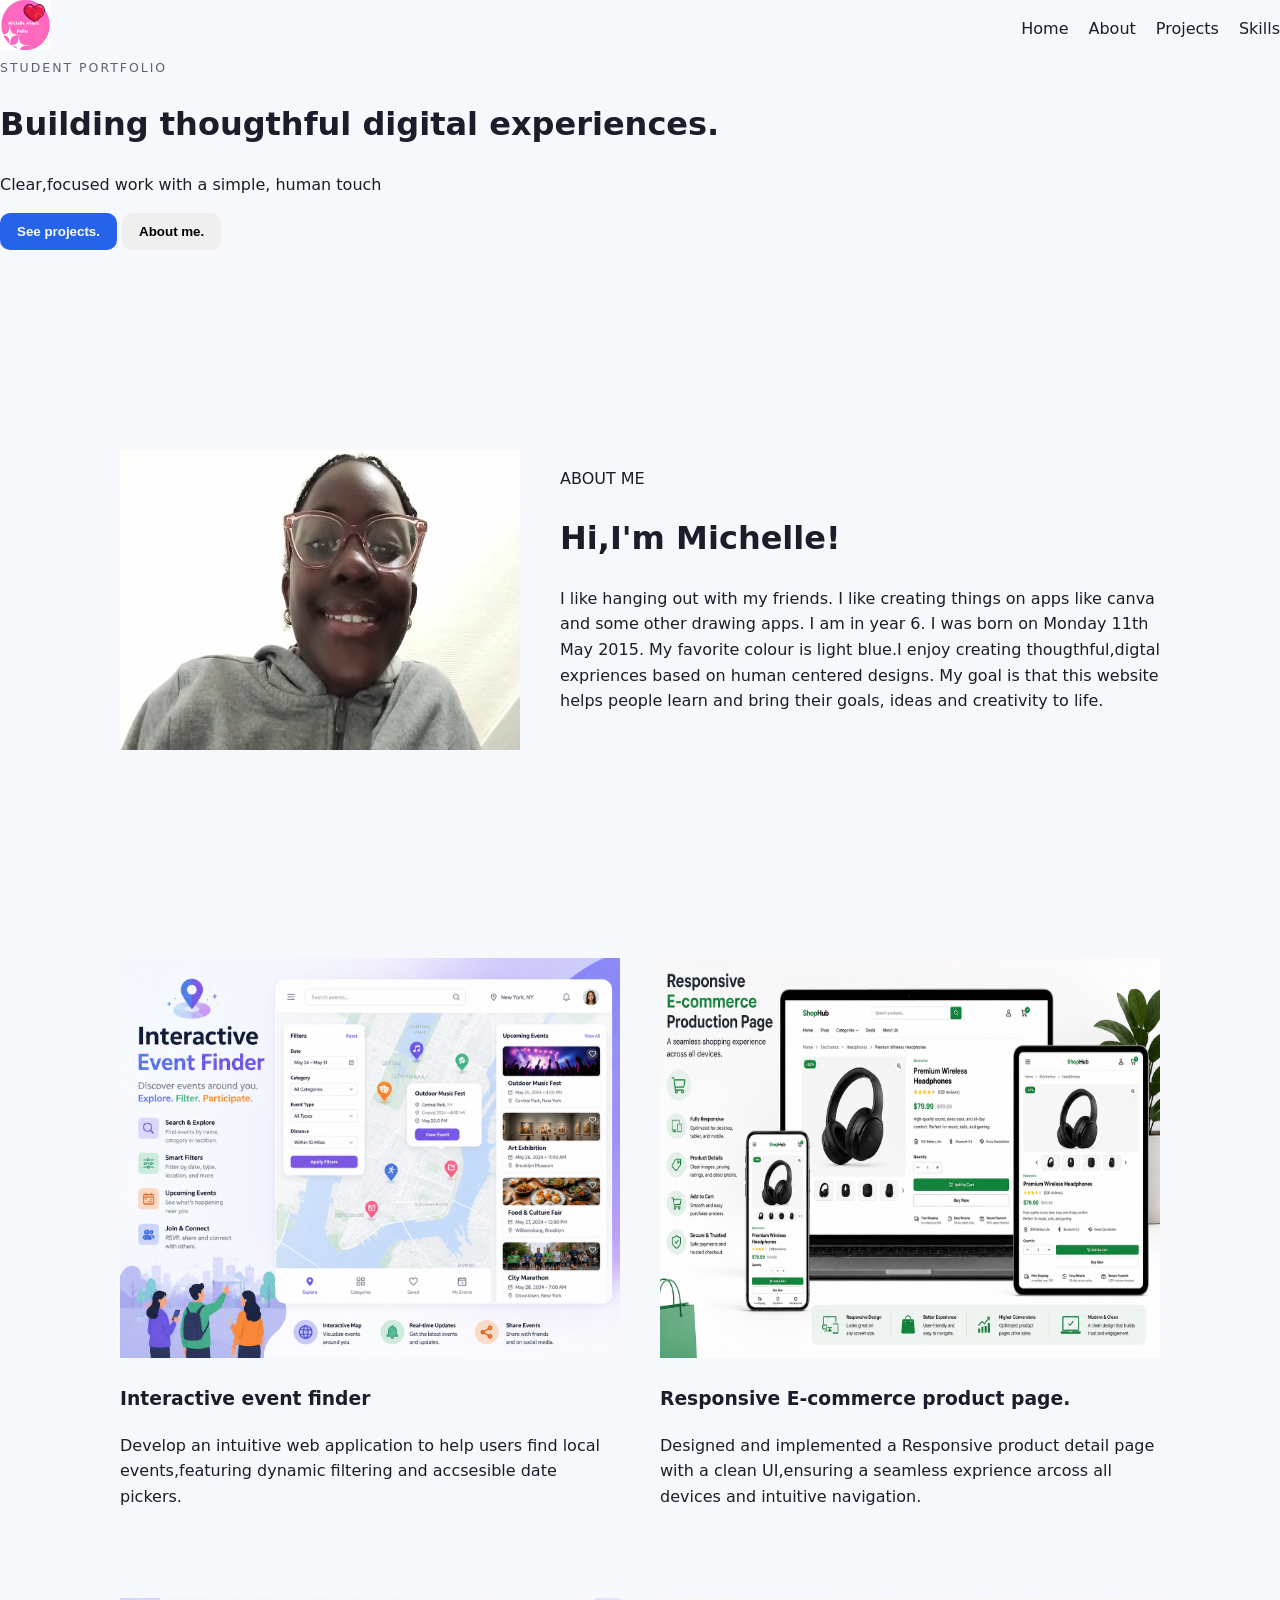
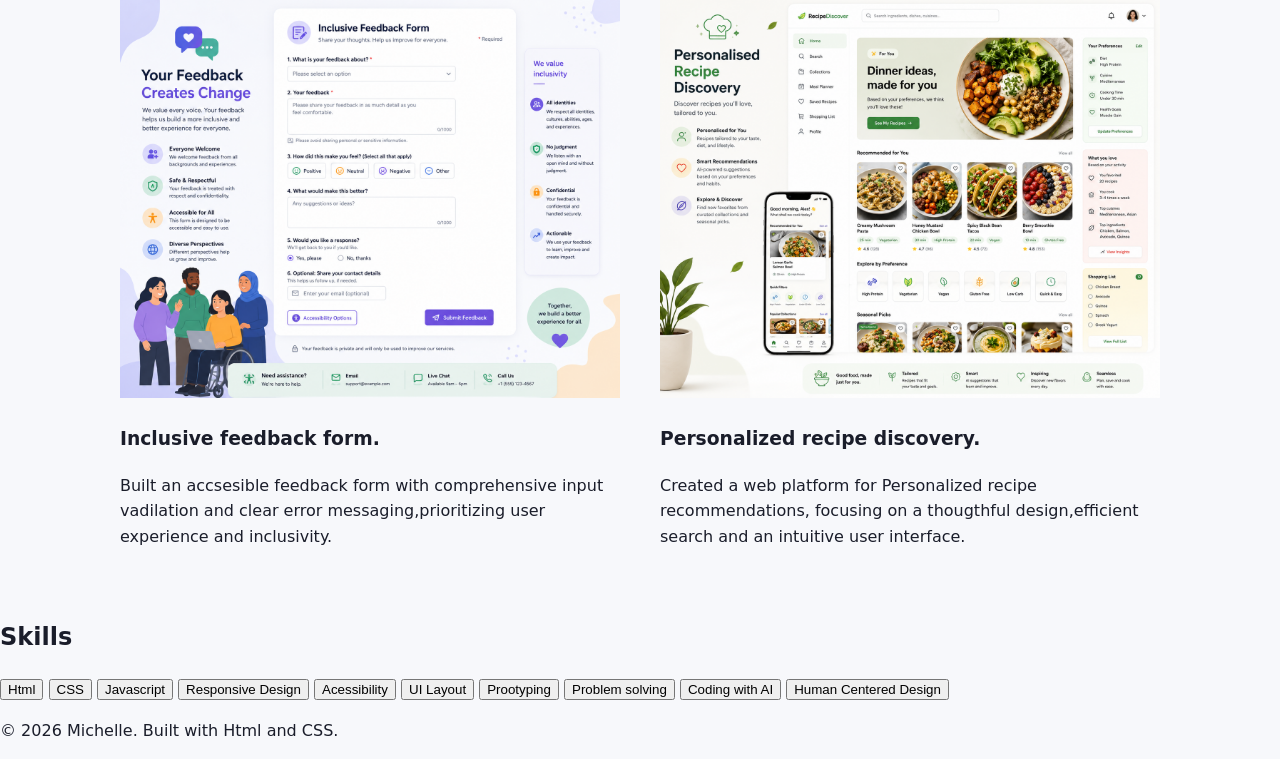
==== commit 62b67481: "added project section" ====
--- a/personal-website/index.html
+++ b/personal-website/index.html
@@ -53,46 +53,47 @@
         </div>
 
     </div>
-    <div>
-        <div>
-            <img src="./images/placeholder.avif" alt="">
-            <h3>
+    <div class="project">
+        <div class="project-card">
+            <img src="./images/project1.png" alt="" class="project-image">
+            <h3 class="project-title">
                 Interactive event finder
             </h3>
-            <p>
+            <p class="project-description ">
                 Develop an intuitive web application to help users find local events,featuring dynamic filtering and
                 accsesible date pickers.
             </p>
         </div>
-        <div>
+        <div class="project-card">
 
-            <img src="./images/placeholder.avif" alt="">
-            <h3>
+            <img src="./images/project2.png" alt="" class="project-image">
+            <h3 class="project-title">
                 Responsive E-commerce product page.
             </h3>
-            <p>
+            <p class="project-description">
                 Designed and implemented a Responsive product detail page with a clean UI,ensuring a seamless exprience
                 arcoss
                 all devices and intuitive navigation.
             </p>
         </div>
-        <div>
-            <img src="./images/placeholder.avif" alt="">
-            <h3>
+        <div class="project-card">
+            <img src="./images/project3.png" alt="" class="project-image">
+            <h3 class="project-title">
+               
                 Inclusive feedback form.
             </h3>
-            <p>
+            <p class="project-description">
                 Built an accsesible feedback form with comprehensive input vadilation and clear error
                 messaging,prioritizing user experience and inclusivity.
             </p>
         </div>
-        <div>
-            <img src="./images/placeholder.avif" alt="">
-            <h3>
+        <div class="project-card">
+            <img src="./images/project4.png" alt="" class="project-image">
+            <h3 class="project-title">
                 Personalized recipe discovery.
             </h3>
-            <p>
-                Created a web platform for Personalized recipe recommendations, focusing on a thougthful
+            <p class="project-description">
+          Created a web platform for Personalized recipe recommendations, focusing on a thougthful
                 design,efficient search and an intuitive user interface.
             </p>
         </div>
--- a/personal-website/style.css
+++ b/personal-website/style.css
@@ -69,4 +69,22 @@
 .about-text-container {
     height: 300px;
     width: 600px;
-}+}
+
+.project{
+display: flex;
+gap: 40px;
+flex-wrap: wrap;
+justify-content: center;
+align-items: center;
+}
+
+.project-image{
+width: 500px;
+height: 400px;
+}
+
+.project-card{
+width: 500px;
+height: 600px ;
+}
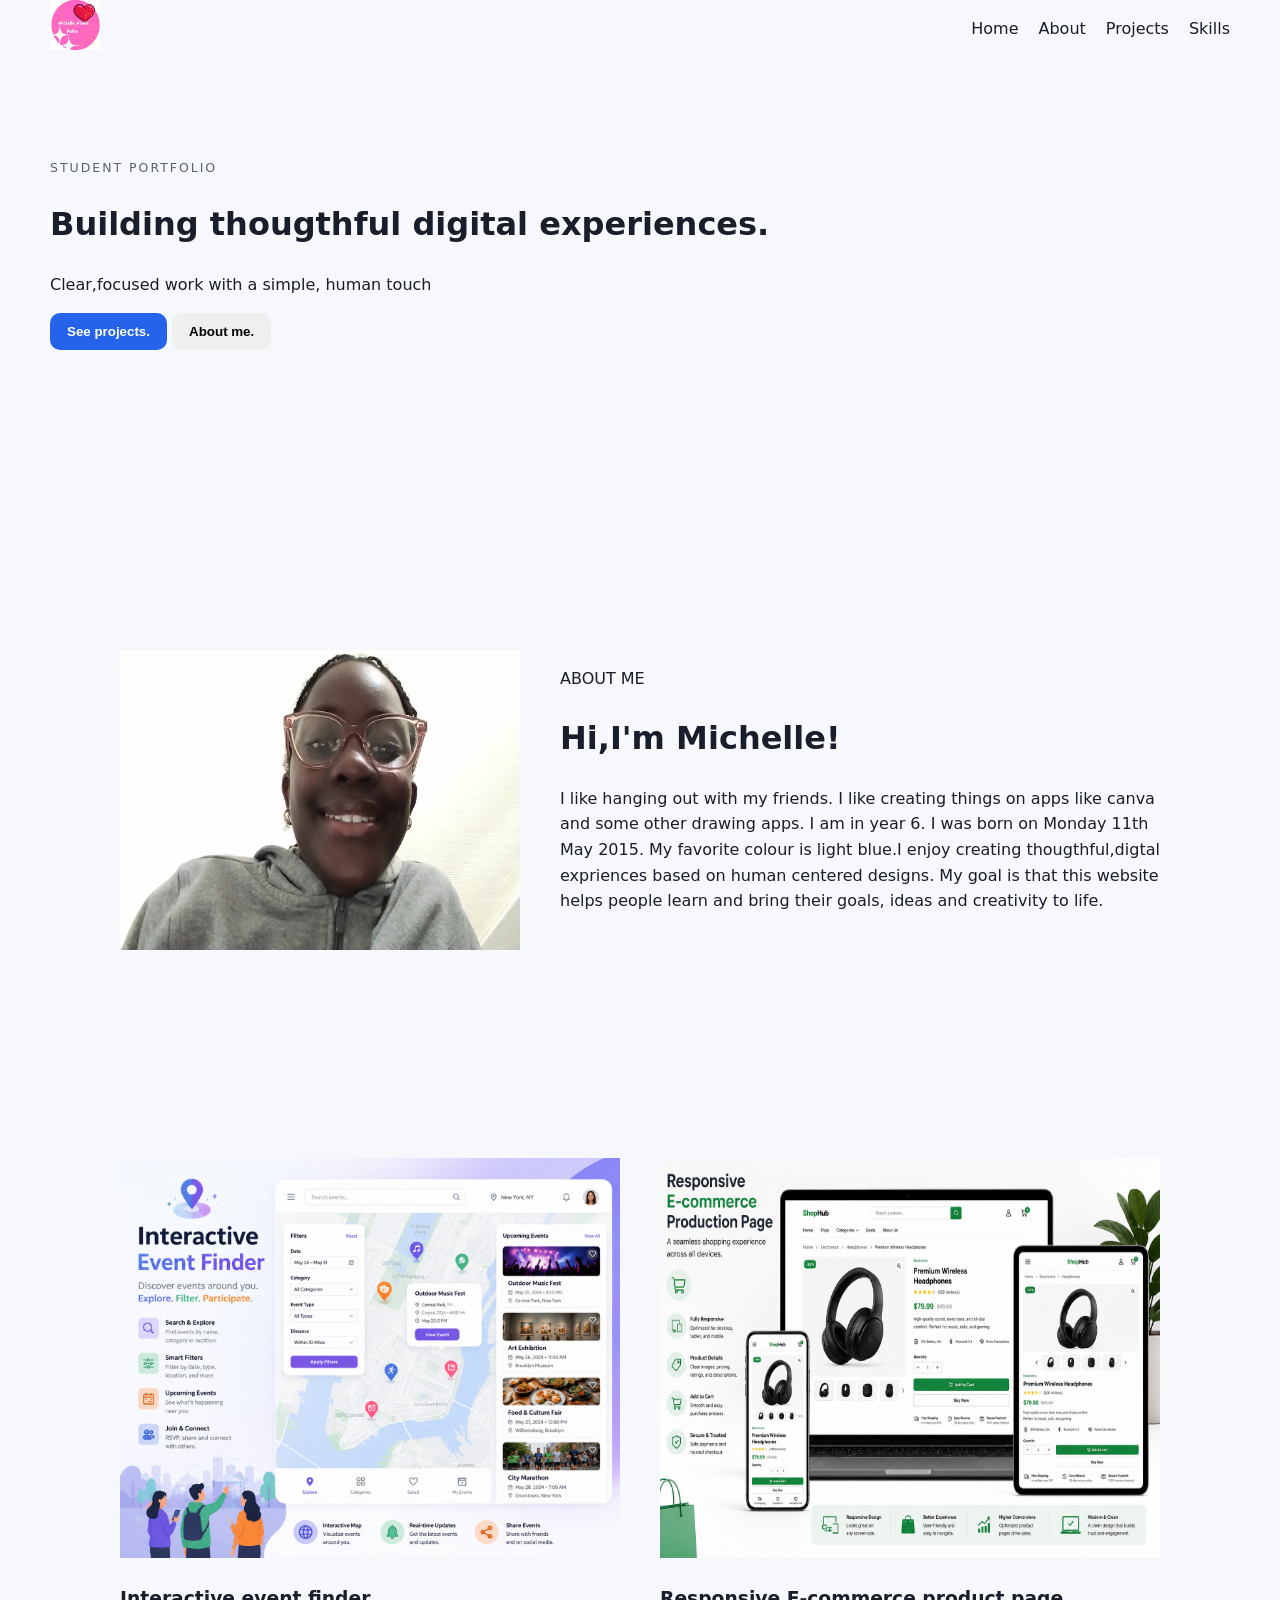
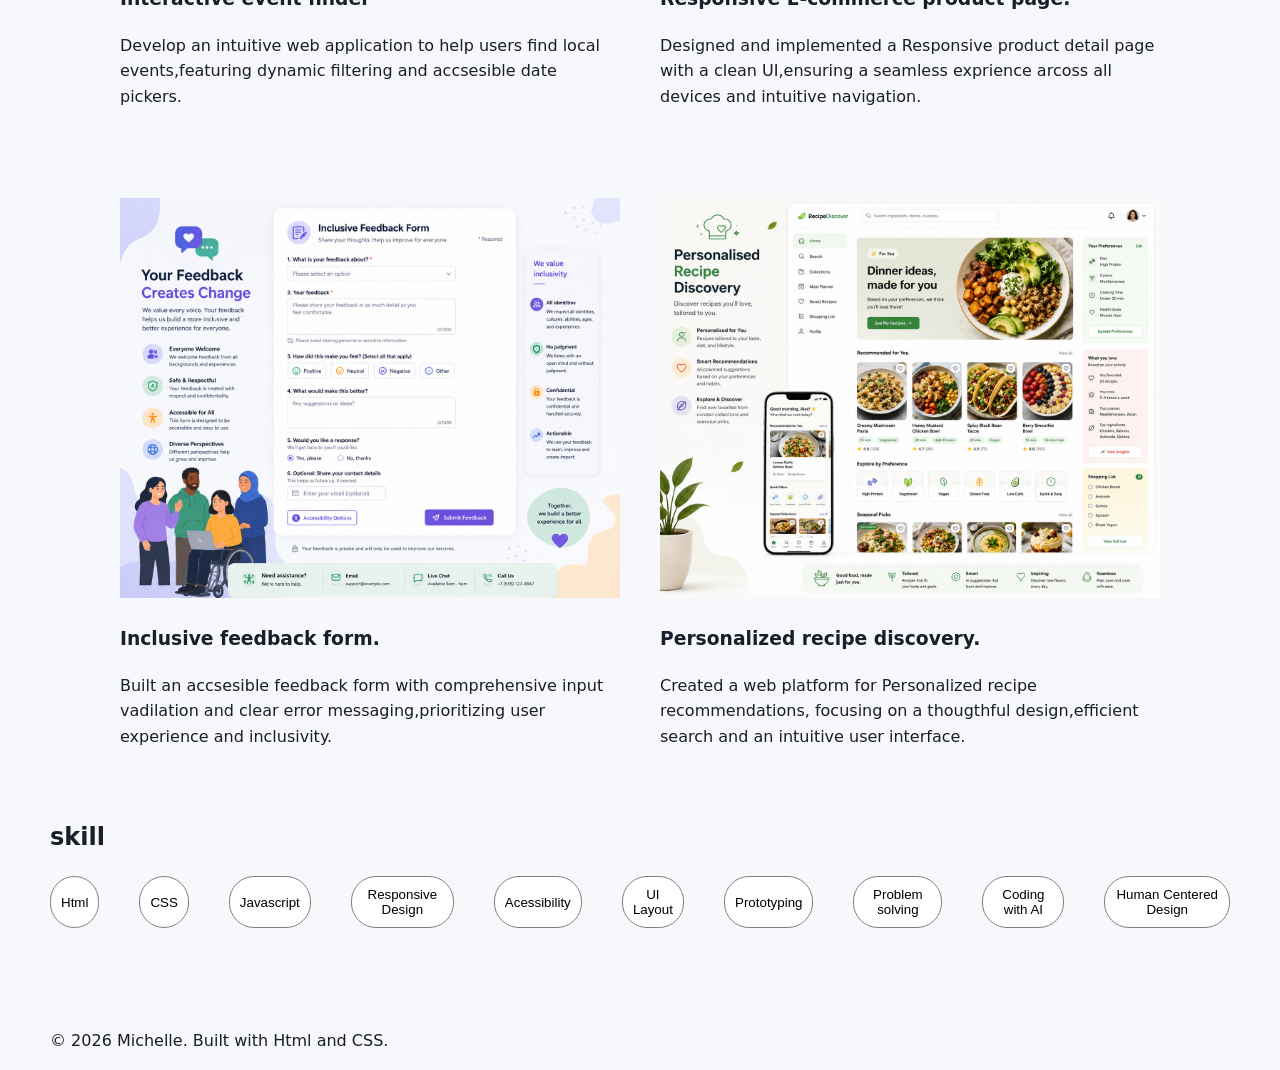
==== commit f134acd2: "added skill and footer section" ====
--- a/personal-website/index.html
+++ b/personal-website/index.html
@@ -5,7 +5,7 @@
     <meta charset="UTF-8">
     <meta name="viewport" content="width=<device-width>, initial-scale=1.0">
     <title>Document</title>
-     <link rel="stylesheet" href="style.css">
+    <link rel="stylesheet" href="style.css">
 </head>
 
 <body>
@@ -13,16 +13,16 @@
 
     <div class="navbar">
         <div>
-        <img src="./images/logo.jpg" alt="" class="logo">
+            <img src="./images/logo.jpg" alt="" class="logo">
         </div>
-        <div class="navlink-container"> 
+        <div class="navlink-container">
             <a class="navlink">Home</a>
             <a class="navlink">About</a>
             <a class="navlink">Projects</a>
-            <a class= "navlink">Skills</a>
+            <a class="navlink">Skills</a>
         </div>
     </div>
-    <div>
+    <div class=" hero-section">
         <p class="hero-title"> Student portfolio </p>
         <h1> Building thougthful digital experiences. </h1>
         <p> Clear,focused work with a simple, human touch</p>
@@ -79,7 +79,7 @@
         <div class="project-card">
             <img src="./images/project3.png" alt="" class="project-image">
             <h3 class="project-title">
-               
+
                 Inclusive feedback form.
             </h3>
             <p class="project-description">
@@ -93,32 +93,33 @@
                 Personalized recipe discovery.
             </h3>
             <p class="project-description">
-          Created a web platform for Personalized recipe recommendations, focusing on a thougthful
+                Created a web platform for Personalized recipe recommendations, focusing on a thougthful
                 design,efficient search and an intuitive user interface.
             </p>
         </div>
 
     </div>
-    <div>
-        <h2>Skills</h2>
-        <button>Html</button>
-        <button>CSS</button>
-        <button>Javascript</button>
-        <button>Responsive Design</button>
-        <button>Acessibility</button>
-        <button>UI Layout</button>
-        <button>Prootyping</button>
-        <button>Problem solving</button>
-        <button>Coding with AI</button>
-        <button>Human Centered Design</button>
+    <h2 class="skill-title">skill</h2>
+    <div class="skill-section">
 
+        <button class="skill-button">Html</button>
+        <button class="skill-button">CSS</button>
+        <button class=" skill-button">Javascript</button>
+        <button class="skill-button">Responsive Design</button>
+        <button class="skill-button">Acessibility</button>
+        <button class="skill-button">UI Layout</button>
+        <button class="skill-button">Prototyping</button>
+        <button class="skill-button">Problem solving</button>
+        <button class="skill-button">Coding with AI</button>
+        <button class="skill-button">Human Centered Design</button>
 
 
 
     </div>
-    <div>
-        <p>
+    <div class="footer-section">
+        <p class="footer-text">
             &copy; 2026 Michelle. Built with Html and CSS.
+        </p>
     </div>
 
 </body>
--- a/personal-website/style.css
+++ b/personal-website/style.css
@@ -4,6 +4,8 @@
     line-height: 1.6;
     margin: 0px;
     background: rgb(247, 248, 251);
+padding-left: 50px;
+padding-right: 50px;
 }
 
 .navbar {
@@ -15,6 +17,11 @@
 .navlink-container {
     gap: 20px;
     display: flex;
+}
+
+.hero-section{
+margin-top: 100px;
+margin-bottom: 100px;
 }
 
 .hero-title {
@@ -88,3 +95,22 @@
 width: 500px;
 height: 600px ;
 }
+
+.skill-section{
+display: flex;
+gap: 40px;
+}
+
+.skill-button{
+border: 1px solid grey ;
+padding-bottom: 10px;
+padding-top: 10px;
+padding-left: 10px;
+padding-right: 10px;
+background-color: white;
+border-radius: 25px;
+}
+
+.footer-section{
+margin-top: 100px;
+}
